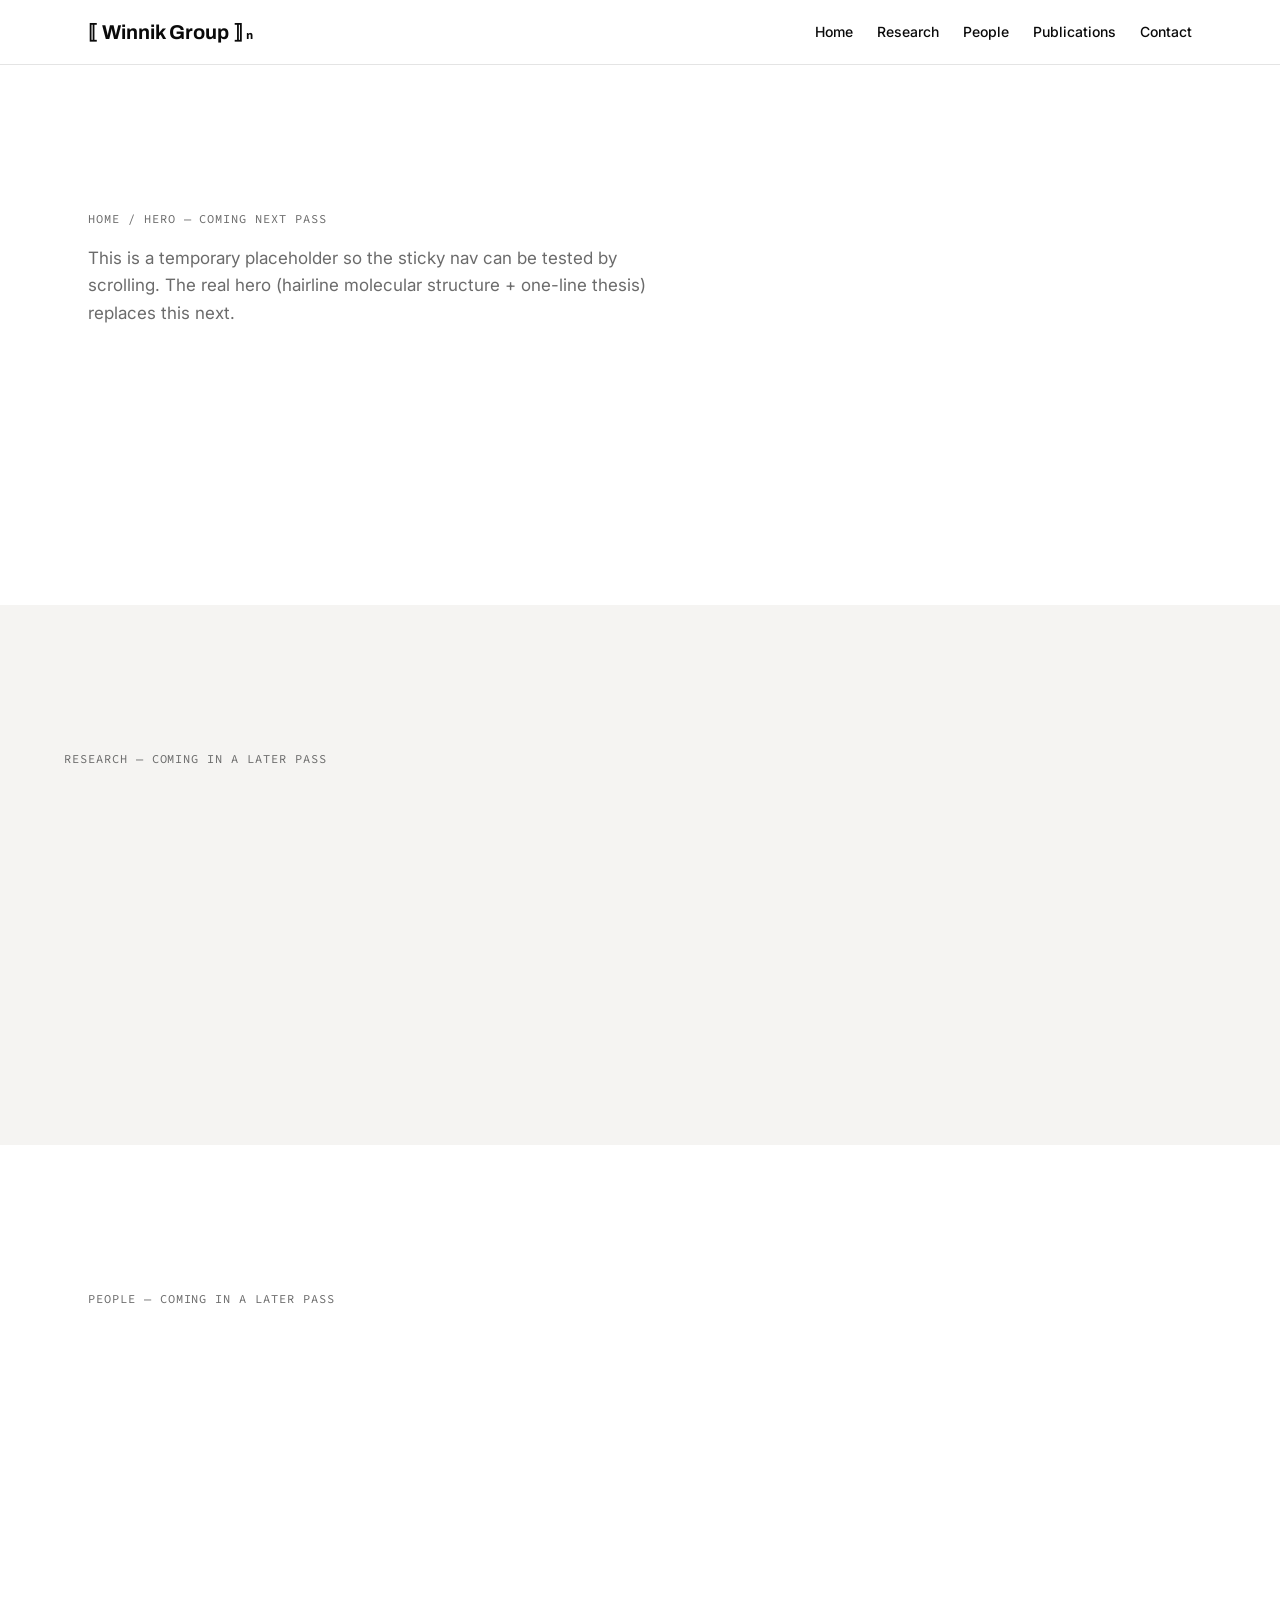
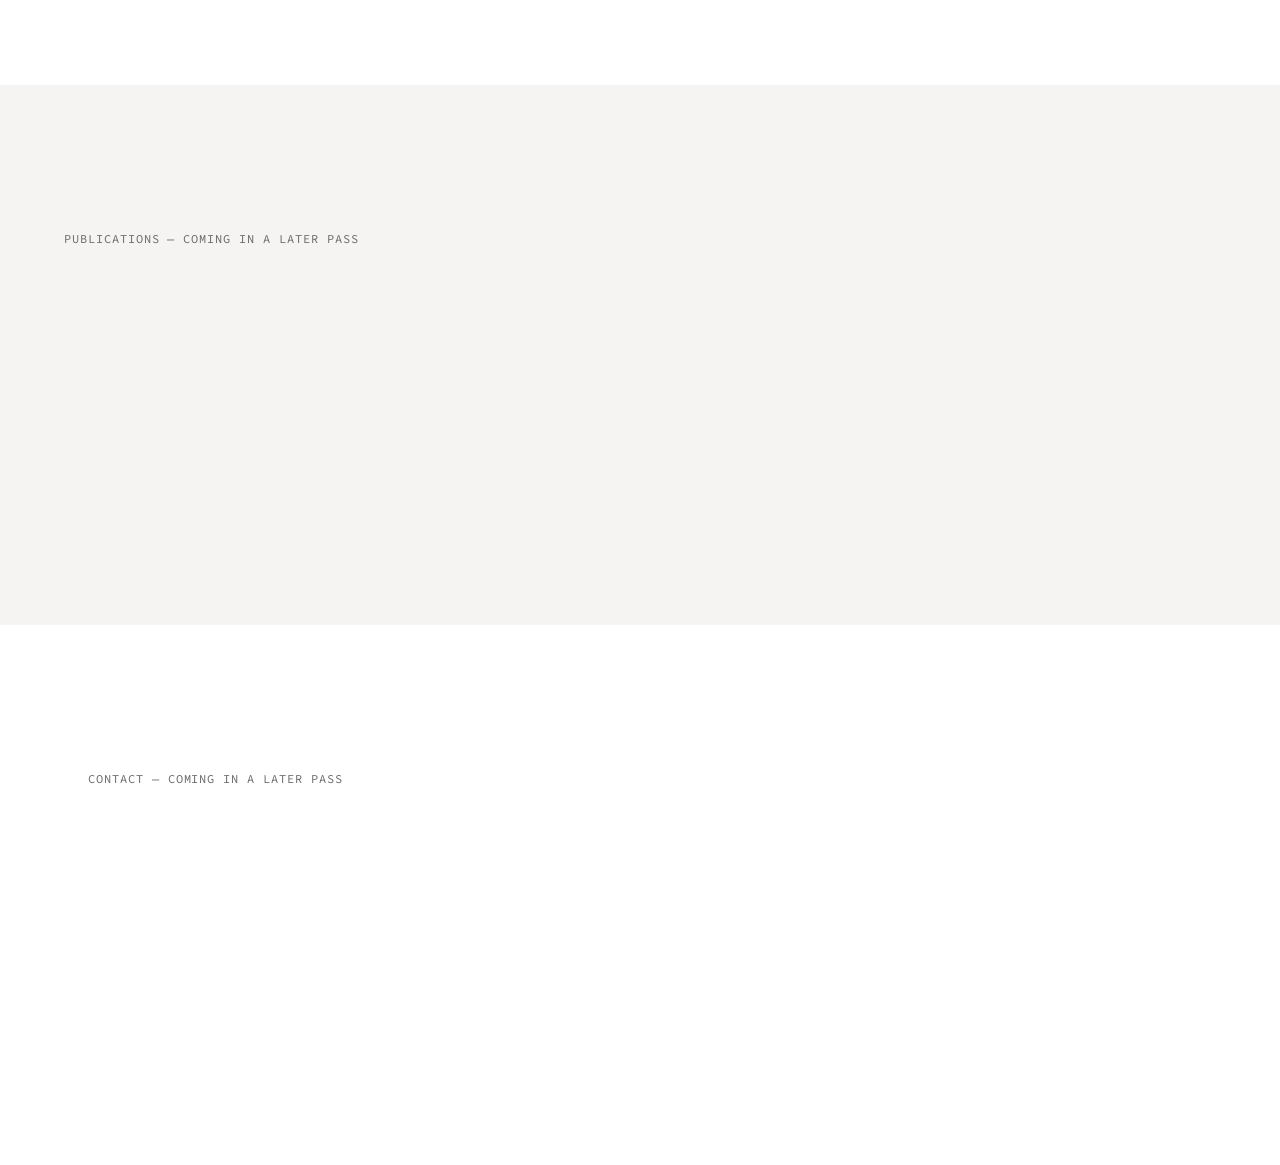
==== index.html @ 823a2a88 "added skeleton" ====
<!doctype html>
<html lang="en">
<head>
  <meta charset="UTF-8" />
  <meta name="viewport" content="width=device-width, initial-scale=1.0" />
  <title>Winnik Group — The Polymer and Colloids Group</title>
  <link rel="preconnect" href="https://fonts.googleapis.com" />
  <link rel="preconnect" href="https://fonts.gstatic.com" crossorigin />
  <link
    href="https://fonts.googleapis.com/css2?family=Inter:wght@400;500;600&family=Archivo:wght@500;600;700&family=Source+Code+Pro:wght@400;500&display=swap"
    rel="stylesheet"
  />
  <link rel="stylesheet" href="css/tokens.css" />
  <link rel="stylesheet" href="css/base.css" />
  <link rel="stylesheet" href="css/site.css" />
</head>
<body>
  <a class="skip-link" href="#main">Skip to content</a>

  <header class="site-header">
    <div class="site-header__inner">
      <a class="nav-wordmark" href="#home">⟦ Winnik Group ⟧<span class="nav-wordmark__n">n</span></a>

      <button class="nav-toggle" id="navToggle" aria-expanded="false" aria-controls="navLinks" aria-label="Toggle navigation menu">
        <span class="nav-toggle__bar"></span>
        <span class="nav-toggle__bar"></span>
        <span class="nav-toggle__bar"></span>
      </button>

      <nav class="nav" aria-label="Primary">
        <ul class="nav-links" id="navLinks">
          <li><a href="#home">Home</a></li>
          <li><a href="#research">Research</a></li>
          <li><a href="#people">People</a></li>
          <li><a href="#publications">Publications</a></li>
          <li><a href="#contact">Contact</a></li>
        </ul>
      </nav>
    </div>
  </header>

  <main id="main">
    <section id="home" class="placeholder-section">
      <p class="eyebrow-label">Home / hero — coming next pass</p>
      <p class="placeholder-note">
        This is a temporary placeholder so the sticky nav can be tested by
        scrolling. The real hero (hairline molecular structure + one-line
        thesis) replaces this next.
      </p>
    </section>

    <section id="research" class="placeholder-section placeholder-section--band">
      <div>
        <p class="eyebrow-label">Research — coming in a later pass</p>
      </div>
    </section>

    <section id="people" class="placeholder-section">
      <p class="eyebrow-label">People — coming in a later pass</p>
    </section>

    <section id="publications" class="placeholder-section placeholder-section--band">
      <div>
        <p class="eyebrow-label">Publications — coming in a later pass</p>
      </div>
    </section>

    <section id="contact" class="placeholder-section">
      <p class="eyebrow-label">Contact — coming in a later pass</p>
    </section>
  </main>

  <script src="js/main.js"></script>
</body>
</html>
---- css/tokens.css ----
:root {
  /* Color */
  --ink: #0A0A0A;
  --paper: #FFFFFF;
  --paper-2: #F5F4F2;
  --mute: #6B6B6B;
  --hairline: #E4E4E4;

  /* Type families */
  --font-display: "Archivo", sans-serif;
  --font-body: "Inter", sans-serif;
  --font-mono: "Source Code Pro", monospace;

  /* Type scale (major third-ish, tuned by hand) */
  --text-xs: 0.75rem;    /* 12px — mono labels, captions */
  --text-sm: 0.875rem;   /* 14px — small body, nav */
  --text-base: 1.0625rem;/* 17px — body copy */
  --text-lg: 1.25rem;    /* 20px — lead paragraphs */
  --text-xl: 1.75rem;    /* 28px — subheadings */
  --text-2xl: 2.5rem;    /* 40px — section headings */
  --text-3xl: 3.5rem;    /* 56px — hero, page titles */
  --text-4xl: 5rem;      /* 80px — display / hero thesis */

  /* Line height */
  --leading-tight: 1.15;
  --leading-normal: 1.6;
  --leading-relaxed: 1.7;

  /* Spacing scale */
  --space-1: 0.25rem;
  --space-2: 0.5rem;
  --space-3: 1rem;
  --space-4: 1.5rem;
  --space-5: 2.5rem;
  --space-6: 4rem;
  --space-7: 6rem;
  --space-8: 9rem;

  /* Layout */
  --content-max: 72rem;
  --border-hairline: 1px solid var(--hairline);
}
---- css/base.css ----
* {
  box-sizing: border-box;
}

html {
  -webkit-font-smoothing: antialiased;
}

body {
  margin: 0;
  background: var(--paper);
  color: var(--ink);
  font-family: var(--font-body);
  font-size: var(--text-base);
  line-height: var(--leading-normal);
}
---- css/site.css ----
html {
  scroll-behavior: smooth;
  scroll-padding-top: 5rem;
}

@media (prefers-reduced-motion: reduce) {
  html {
    scroll-behavior: auto;
  }
  * {
    transition: none !important;
    animation: none !important;
  }
}

.skip-link {
  position: absolute;
  left: -9999px;
  top: 0;
  background: var(--ink);
  color: var(--paper);
  padding: var(--space-2) var(--space-3);
  z-index: 100;
  font-family: var(--font-body);
  font-size: var(--text-sm);
  text-decoration: none;
}

.skip-link:focus {
  left: var(--space-3);
  top: var(--space-3);
}

/* Header / nav */
.site-header {
  position: sticky;
  top: 0;
  z-index: 50;
  background: var(--paper);
  border-bottom: var(--border-hairline);
}

.site-header__inner {
  max-width: var(--content-max);
  margin: 0 auto;
  padding: var(--space-3) var(--space-4);
  display: flex;
  align-items: center;
  justify-content: space-between;
  position: relative;
}

.nav-wordmark {
  font-family: var(--font-display);
  font-weight: 700;
  font-size: var(--text-lg);
  text-decoration: none;
  color: var(--ink);
  display: inline-flex;
  align-items: baseline;
  gap: 0.15em;
}

.nav-wordmark__n {
  font-family: var(--font-mono);
  font-size: var(--text-xs);
  vertical-align: sub;
}

.nav-wordmark:focus-visible {
  outline: 2px solid var(--ink);
  outline-offset: 4px;
}

.nav-links {
  list-style: none;
  display: flex;
  gap: var(--space-4);
  margin: 0;
  padding: 0;
}

.nav-links a {
  font-family: var(--font-body);
  font-weight: 500;
  font-size: var(--text-sm);
  color: var(--ink);
  text-decoration: none;
  padding: var(--space-1) 0;
  border-bottom: 1px solid transparent;
  transition: border-color 0.15s ease;
}

.nav-links a:hover,
.nav-links a[aria-current="page"] {
  border-bottom-color: var(--ink);
}

.nav-links a:focus-visible {
  outline: 2px solid var(--ink);
  outline-offset: 4px;
}

.nav-toggle {
  display: none;
  flex-direction: column;
  gap: 4px;
  background: none;
  border: none;
  cursor: pointer;
  padding: var(--space-2);
}

.nav-toggle__bar {
  width: 20px;
  height: 2px;
  background: var(--ink);
}

.nav-toggle:focus-visible {
  outline: 2px solid var(--ink);
  outline-offset: 2px;
}

@media (max-width: 640px) {
  .nav-toggle {
    display: flex;
  }

  .nav {
    position: absolute;
    top: 100%;
    left: 0;
    right: 0;
    background: var(--paper);
    border-bottom: var(--border-hairline);
  }

  .nav-links {
    flex-direction: column;
    padding: var(--space-3) var(--space-4);
    gap: var(--space-3);
    display: none;
  }

  .nav-links.is-open {
    display: flex;
  }
}

/* Temporary placeholder sections — replaced section by section */
.placeholder-section {
  max-width: var(--content-max);
  margin: 0 auto;
  padding: var(--space-8) var(--space-4);
  min-height: 60vh;
}

.placeholder-section--band {
  max-width: none;
  background: var(--paper-2);
}

.placeholder-section--band > * {
  max-width: var(--content-max);
  margin: 0 auto;
}

.placeholder-note {
  color: var(--mute);
  font-family: var(--font-body);
  max-width: 36rem;
}

.eyebrow-label {
  font-family: var(--font-mono);
  font-size: var(--text-xs);
  letter-spacing: 0.08em;
  text-transform: uppercase;
  color: var(--mute);
  margin: 0 0 var(--space-2);
}

/* Overview cards — home page summaries linking to dedicated pages */
.overview {
  max-width: var(--content-max);
  margin: 0 auto;
  padding: var(--space-7) var(--space-4);
  border-top: var(--border-hairline);
}

.overview__grid {
  display: grid;
  grid-template-columns: repeat(2, 1fr);
  gap: 1px;
  background: var(--hairline);
  border: var(--border-hairline);
}

.overview-card {
  background: var(--paper);
  padding: var(--space-5) var(--space-4);
  text-decoration: none;
  color: var(--ink);
  display: flex;
  flex-direction: column;
  gap: var(--space-2);
  transition: background-color 0.15s ease;
}

.overview-card:hover {
  background: var(--paper-2);
}

.overview-card:focus-visible {
  outline: 2px solid var(--ink);
  outline-offset: -2px;
}

.overview-card__title {
  font-family: var(--font-display);
  font-weight: 600;
  font-size: var(--text-xl);
  margin: 0;
  line-height: var(--leading-tight);
}

.overview-card__desc {
  font-family: var(--font-body);
  font-size: var(--text-base);
  color: var(--mute);
  line-height: var(--leading-normal);
  margin: 0;
  flex-grow: 1;
}

.overview-card__link {
  font-family: var(--font-mono);
  font-size: var(--text-xs);
  letter-spacing: 0.08em;
  text-transform: uppercase;
  margin-top: var(--space-2);
}

@media (max-width: 640px) {
  .overview__grid {
    grid-template-columns: 1fr;
  }
}

/* Sub-page hero / intro block */
.page-intro {
  max-width: var(--content-max);
  margin: 0 auto;
  padding: var(--space-7) var(--space-4) var(--space-5);
}

.page-intro__title {
  font-family: var(--font-display);
  font-weight: 700;
  font-size: var(--text-3xl);
  margin: 0 0 var(--space-3);
  line-height: var(--leading-tight);
}

.page-intro__subtitle {
  font-family: var(--font-body);
  font-size: var(--text-lg);
  color: var(--mute);
  max-width: 40rem;
  margin: 0;
}

/* Footer */
.site-footer {
  border-top: var(--border-hairline);
  margin-top: var(--space-7);
}

.site-footer__inner {
  max-width: var(--content-max);
  margin: 0 auto;
  padding: var(--space-5) var(--space-4);
  display: flex;
  align-items: center;
  justify-content: space-between;
  flex-wrap: wrap;
  gap: var(--space-3);
  font-family: var(--font-mono);
  font-size: var(--text-xs);
  color: var(--mute);
}

.site-footer a {
  color: var(--mute);
}

.site-footer a:hover {
  color: var(--ink);
}
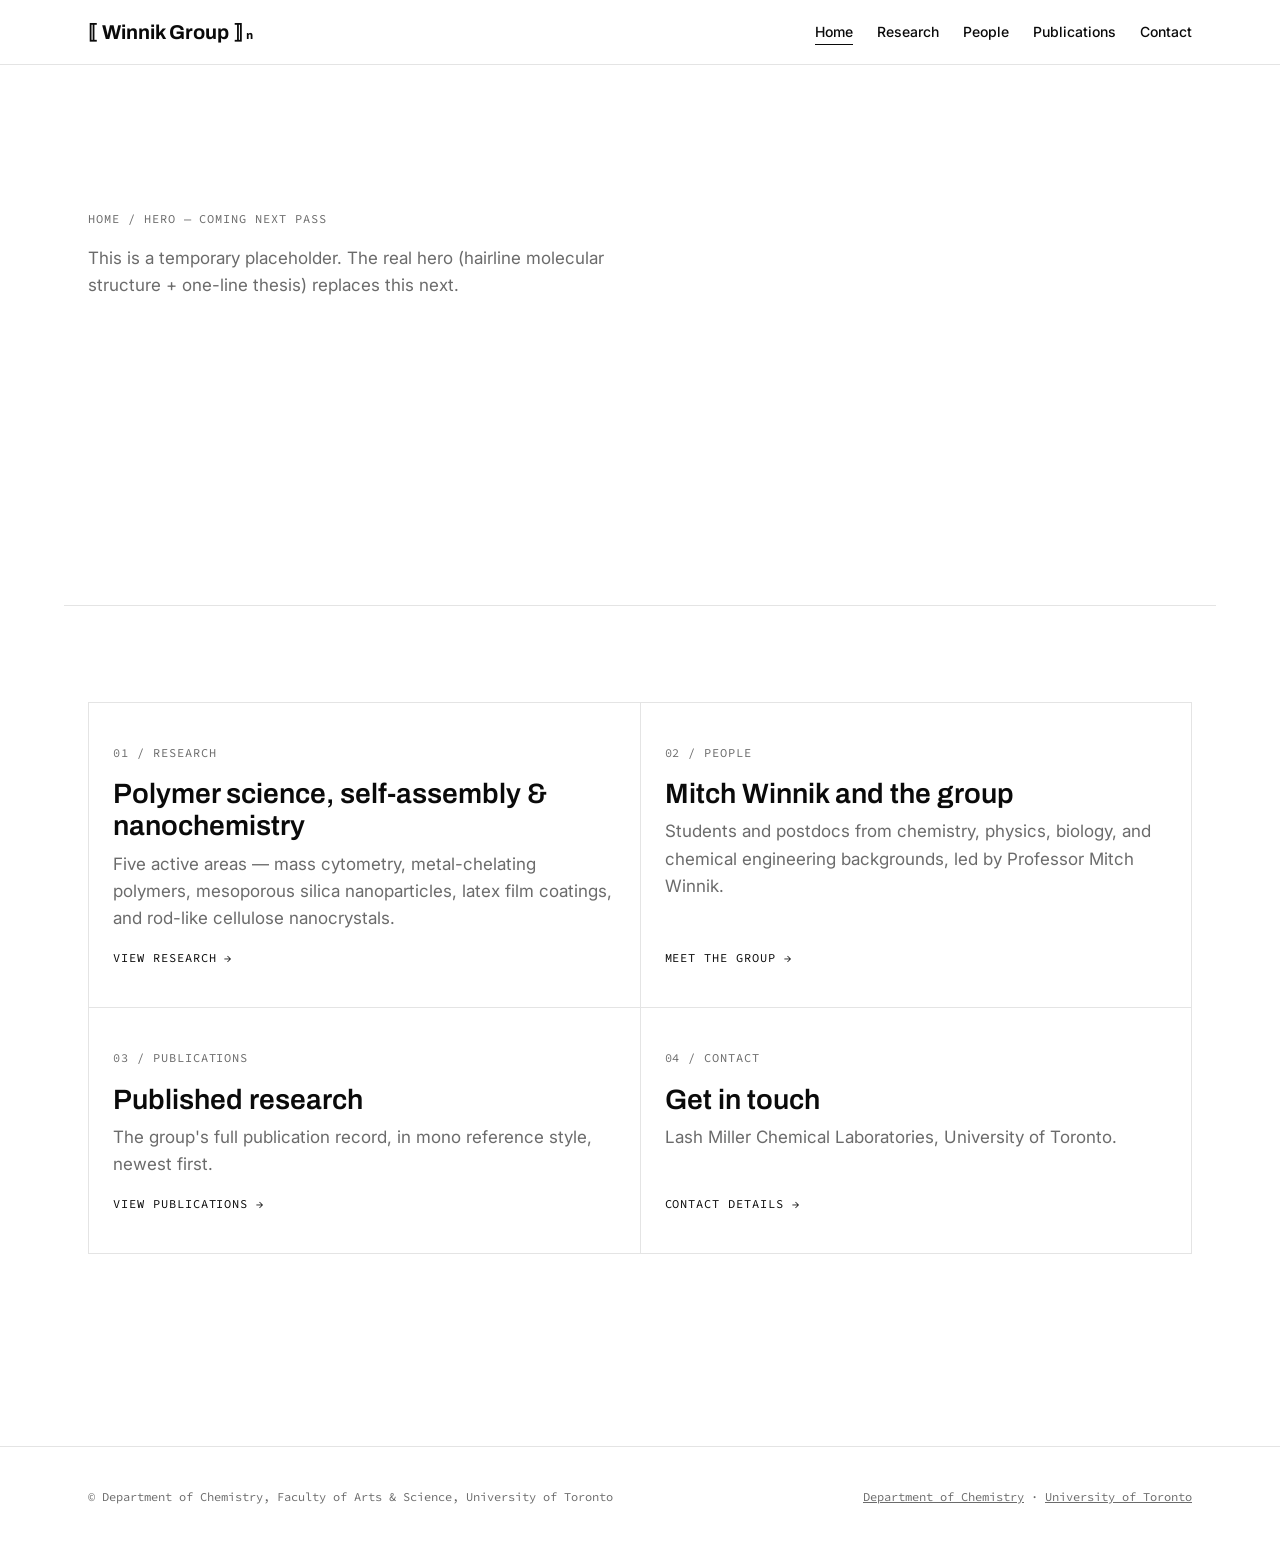
==== commit b3434417: "first commit" ====
--- a/index.html
+++ b/index.html
@@ -19,7 +19,7 @@
 
   <header class="site-header">
     <div class="site-header__inner">
-      <a class="nav-wordmark" href="#home">⟦ Winnik Group ⟧<span class="nav-wordmark__n">n</span></a>
+      <a class="nav-wordmark" href="index.html">⟦ Winnik Group ⟧<span class="nav-wordmark__n">n</span></a>
 
       <button class="nav-toggle" id="navToggle" aria-expanded="false" aria-controls="navLinks" aria-label="Toggle navigation menu">
         <span class="nav-toggle__bar"></span>
@@ -29,46 +29,80 @@
 
       <nav class="nav" aria-label="Primary">
         <ul class="nav-links" id="navLinks">
-          <li><a href="#home">Home</a></li>
-          <li><a href="#research">Research</a></li>
-          <li><a href="#people">People</a></li>
-          <li><a href="#publications">Publications</a></li>
-          <li><a href="#contact">Contact</a></li>
+          <li><a href="index.html" aria-current="page">Home</a></li>
+          <li><a href="research.html">Research</a></li>
+          <li><a href="people.html">People</a></li>
+          <li><a href="publications.html">Publications</a></li>
+          <li><a href="contact.html">Contact</a></li>
         </ul>
       </nav>
     </div>
   </header>
 
   <main id="main">
-    <section id="home" class="placeholder-section">
+    <section class="placeholder-section">
       <p class="eyebrow-label">Home / hero — coming next pass</p>
       <p class="placeholder-note">
-        This is a temporary placeholder so the sticky nav can be tested by
-        scrolling. The real hero (hairline molecular structure + one-line
-        thesis) replaces this next.
+        This is a temporary placeholder. The real hero (hairline molecular
+        structure + one-line thesis) replaces this next.
       </p>
     </section>
 
-    <section id="research" class="placeholder-section placeholder-section--band">
-      <div>
-        <p class="eyebrow-label">Research — coming in a later pass</p>
+    <section class="overview" aria-label="Section overview">
+      <div class="overview__grid">
+        <a class="overview-card" href="research.html">
+          <p class="eyebrow-label">01 / Research</p>
+          <h2 class="overview-card__title">Polymer science, self-assembly &amp; nanochemistry</h2>
+          <p class="overview-card__desc">
+            Five active areas — mass cytometry, metal-chelating polymers,
+            mesoporous silica nanoparticles, latex film coatings, and
+            rod-like cellulose nanocrystals.
+          </p>
+          <span class="overview-card__link">View research →</span>
+        </a>
+
+        <a class="overview-card" href="people.html">
+          <p class="eyebrow-label">02 / People</p>
+          <h2 class="overview-card__title">Mitch Winnik and the group</h2>
+          <p class="overview-card__desc">
+            Students and postdocs from chemistry, physics, biology, and
+            chemical engineering backgrounds, led by Professor Mitch Winnik.
+          </p>
+          <span class="overview-card__link">Meet the group →</span>
+        </a>
+
+        <a class="overview-card" href="publications.html">
+          <p class="eyebrow-label">03 / Publications</p>
+          <h2 class="overview-card__title">Published research</h2>
+          <p class="overview-card__desc">
+            The group's full publication record, in mono reference style,
+            newest first.
+          </p>
+          <span class="overview-card__link">View publications →</span>
+        </a>
+
+        <a class="overview-card" href="contact.html">
+          <p class="eyebrow-label">04 / Contact</p>
+          <h2 class="overview-card__title">Get in touch</h2>
+          <p class="overview-card__desc">
+            Lash Miller Chemical Laboratories, University of Toronto.
+          </p>
+          <span class="overview-card__link">Contact details →</span>
+        </a>
       </div>
     </section>
+  </main>
 
-    <section id="people" class="placeholder-section">
-      <p class="eyebrow-label">People — coming in a later pass</p>
-    </section>
-
-    <section id="publications" class="placeholder-section placeholder-section--band">
-      <div>
-        <p class="eyebrow-label">Publications — coming in a later pass</p>
-      </div>
-    </section>
-
-    <section id="contact" class="placeholder-section">
-      <p class="eyebrow-label">Contact — coming in a later pass</p>
-    </section>
-  </main>
+  <footer class="site-footer">
+    <div class="site-footer__inner">
+      <span>&copy; Department of Chemistry, Faculty of Arts &amp; Science, University of Toronto</span>
+      <nav aria-label="Footer">
+        <a href="https://www.chemistry.utoronto.ca/">Department of Chemistry</a>
+        &middot;
+        <a href="https://www.utoronto.ca/">University of Toronto</a>
+      </nav>
+    </div>
+  </footer>
 
   <script src="js/main.js"></script>
 </body>
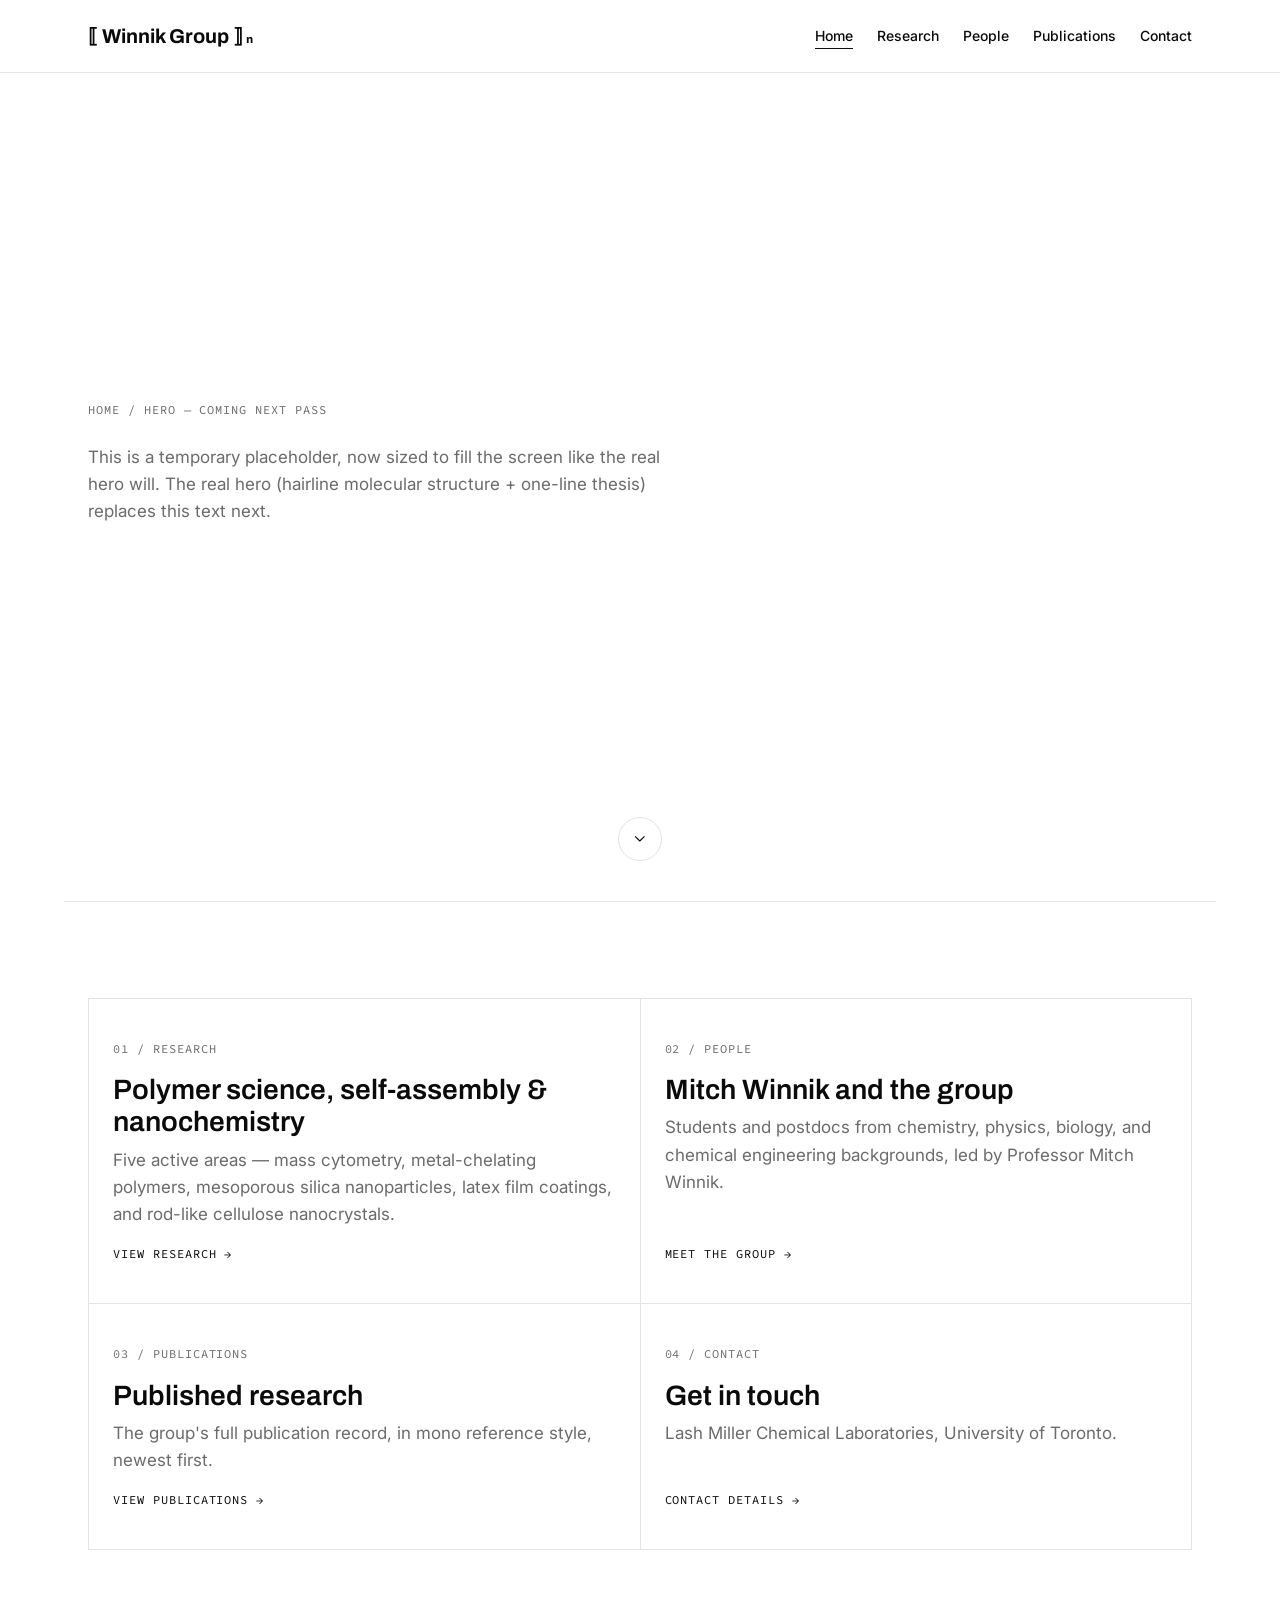
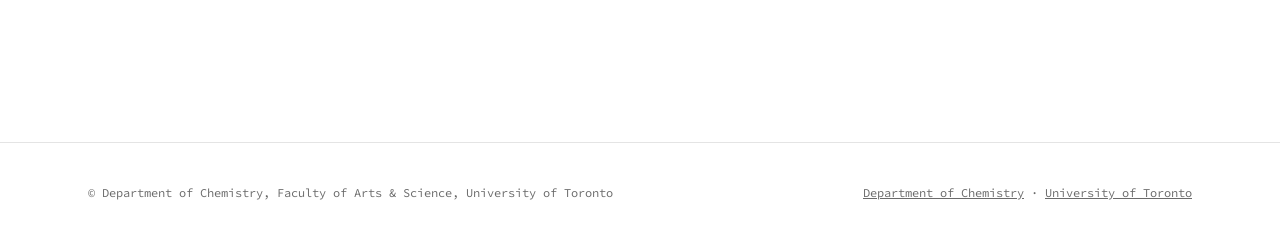
==== commit 9146b7ac: "first commit: structure, nav, pages" ====
--- a/index.html
+++ b/index.html
@@ -40,15 +40,21 @@
   </header>
 
   <main id="main">
-    <section class="placeholder-section">
+    <section class="hero">
       <p class="eyebrow-label">Home / hero — coming next pass</p>
       <p class="placeholder-note">
-        This is a temporary placeholder. The real hero (hairline molecular
-        structure + one-line thesis) replaces this next.
+        This is a temporary placeholder, now sized to fill the screen like
+        the real hero will. The real hero (hairline molecular structure +
+        one-line thesis) replaces this text next.
       </p>
+      <a href="#overview" class="hero-scroll-cue" aria-label="Scroll to section overview">
+        <svg viewBox="0 0 24 24" fill="none" stroke="currentColor" stroke-width="1.5" stroke-linecap="round" stroke-linejoin="round">
+          <polyline points="6 9 12 15 18 9"></polyline>
+        </svg>
+      </a>
     </section>
 
-    <section class="overview" aria-label="Section overview">
+    <section class="overview" id="overview" aria-label="Section overview">
       <div class="overview__grid">
         <a class="overview-card" href="research.html">
           <p class="eyebrow-label">01 / Research</p>
--- a/css/tokens.css
+++ b/css/tokens.css
@@ -39,4 +39,5 @@
   /* Layout */
   --content-max: 72rem;
   --border-hairline: 1px solid var(--hairline);
+  --header-h: 4.5rem;
 }
--- a/css/site.css
+++ b/css/site.css
@@ -43,7 +43,9 @@
 .site-header__inner {
   max-width: var(--content-max);
   margin: 0 auto;
-  padding: var(--space-3) var(--space-4);
+  padding: 0 var(--space-4);
+  min-height: var(--header-h);
+  box-sizing: border-box;
   display: flex;
   align-items: center;
   justify-content: space-between;
@@ -181,6 +183,49 @@
   margin: 0 0 var(--space-2);
 }
 
+/* Home hero — full remaining viewport height, with a scroll cue down to the overview */
+.hero {
+  min-height: calc(100vh - var(--header-h));
+  box-sizing: border-box;
+  display: flex;
+  flex-direction: column;
+  justify-content: center;
+  position: relative;
+  max-width: var(--content-max);
+  margin: 0 auto;
+  padding: var(--space-6) var(--space-4) var(--space-7);
+}
+
+.hero-scroll-cue {
+  position: absolute;
+  left: 50%;
+  bottom: var(--space-5);
+  transform: translateX(-50%);
+  display: flex;
+  align-items: center;
+  justify-content: center;
+  width: 2.75rem;
+  height: 2.75rem;
+  border: var(--border-hairline);
+  border-radius: 50%;
+  color: var(--ink);
+  transition: background-color 0.15s ease;
+}
+
+.hero-scroll-cue:hover {
+  background: var(--paper-2);
+}
+
+.hero-scroll-cue:focus-visible {
+  outline: 2px solid var(--ink);
+  outline-offset: 4px;
+}
+
+.hero-scroll-cue svg {
+  width: 1.1rem;
+  height: 1.1rem;
+}
+
 /* Overview cards — home page summaries linking to dedicated pages */
 .overview {
   max-width: var(--content-max);
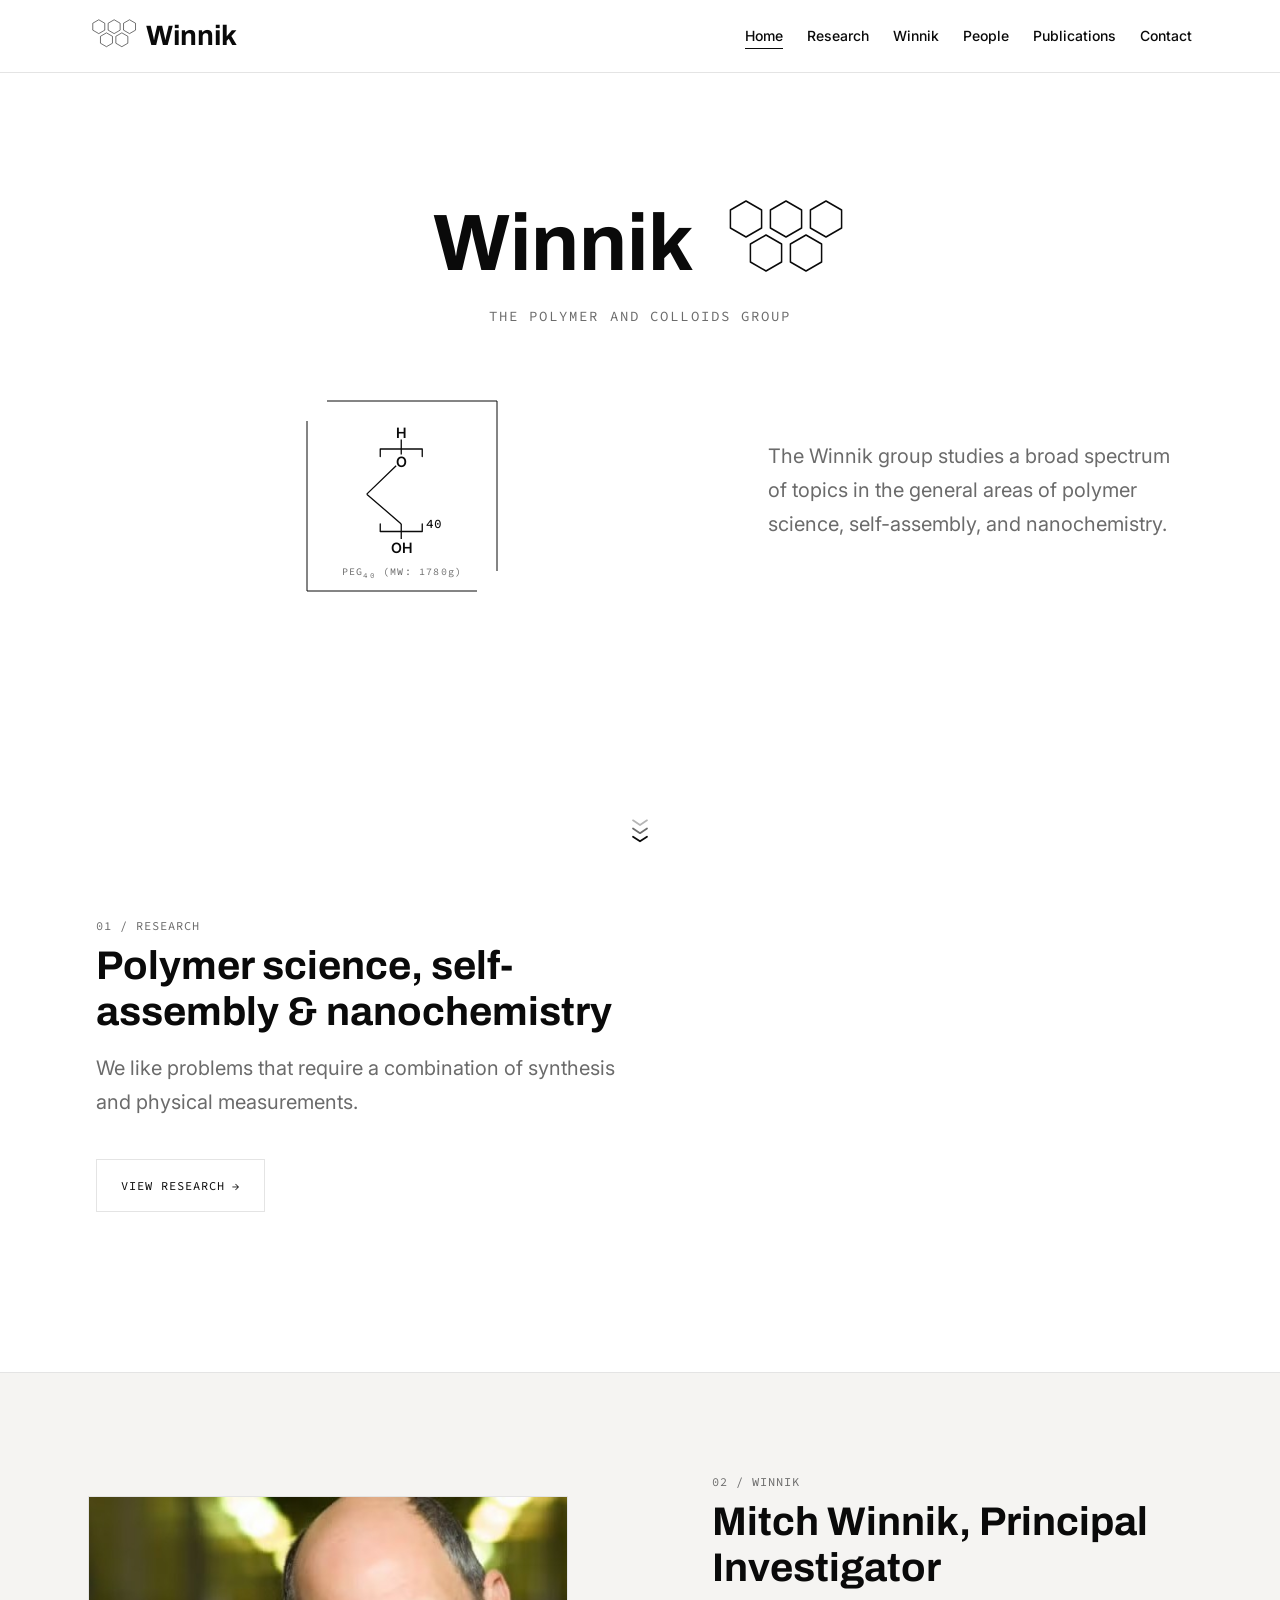
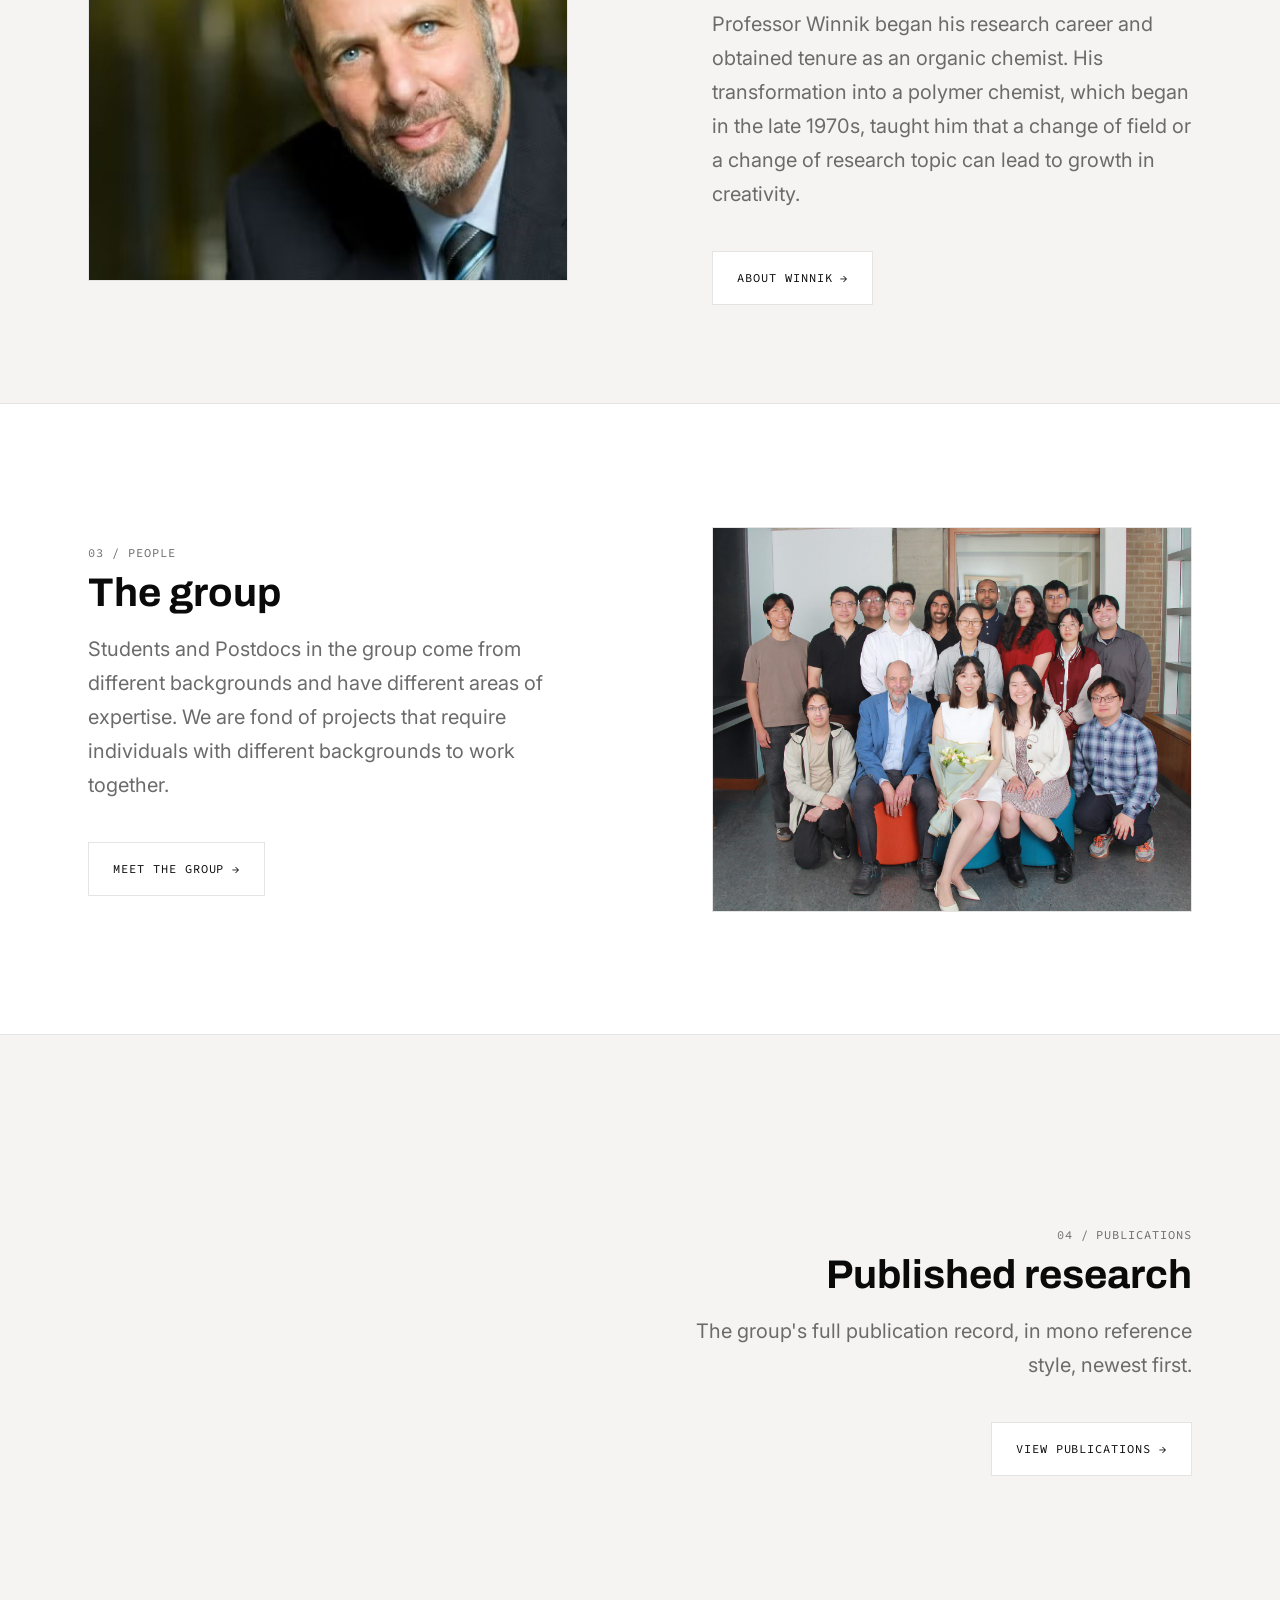
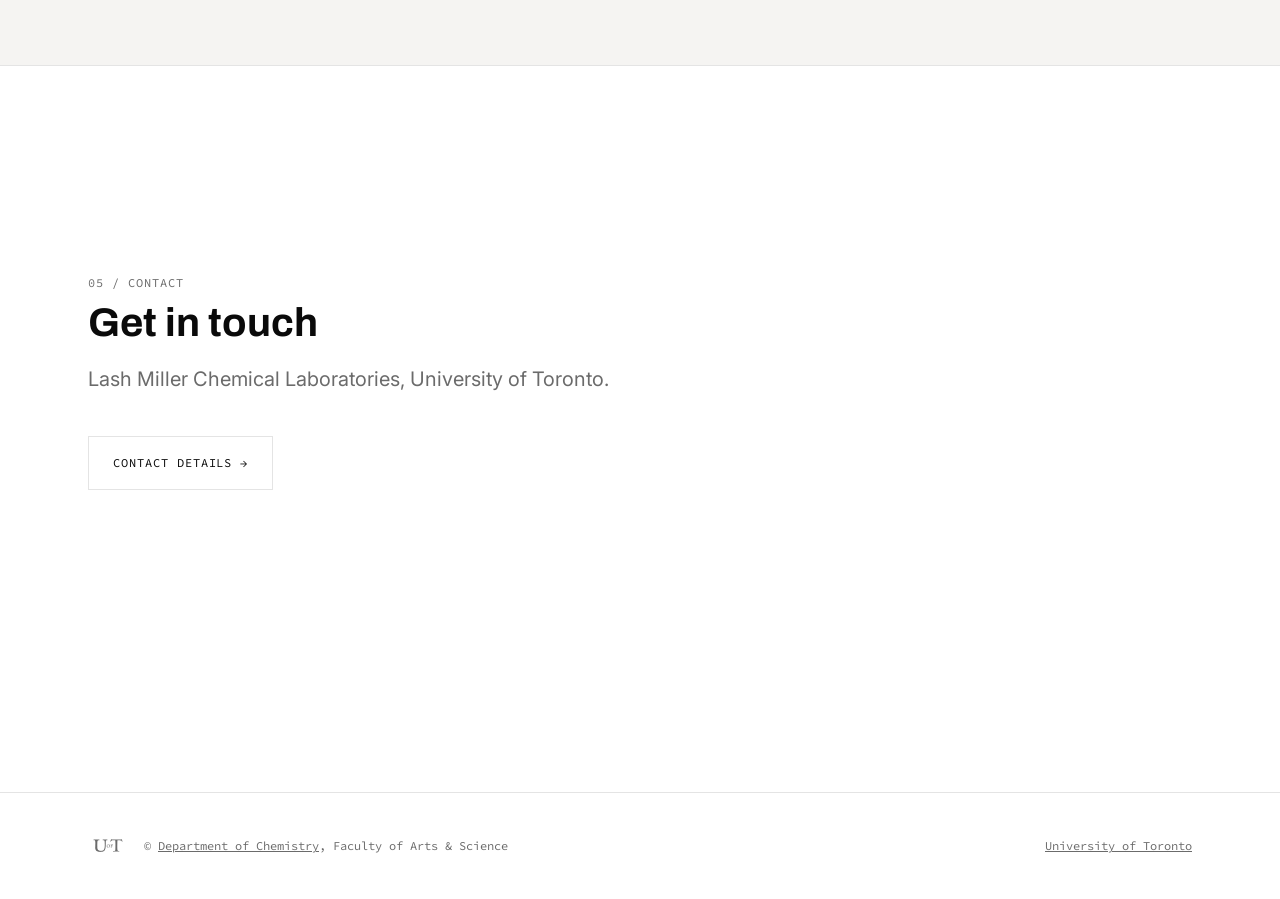
==== commit 51137843: "Most of the website" ====
--- a/index.html
+++ b/index.html
@@ -14,12 +14,23 @@
   <link rel="stylesheet" href="css/base.css" />
   <link rel="stylesheet" href="css/site.css" />
 </head>
-<body>
+<body class="has-landing">
   <a class="skip-link" href="#main">Skip to content</a>
 
   <header class="site-header">
     <div class="site-header__inner">
-      <a class="nav-wordmark" href="index.html">⟦ Winnik Group ⟧<span class="nav-wordmark__n">n</span></a>
+      <a class="nav-wordmark" href="index.html">
+        <svg class="nav-wordmark__icon" viewBox="0 0 130 90" width="130" height="90" xmlns="http://www.w3.org/2000/svg" stroke="currentColor" stroke-width="1.5" fill="none" stroke-linejoin="round">
+          <g transform="translate(28,20)">
+            <polygon points="0,-18 15.59,-9 15.59,9 0,18 -15.59,9 -15.59,-9" />
+            <polygon points="0,-18 15.59,-9 15.59,9 0,18 -15.59,9 -15.59,-9" transform="translate(20,34)" />
+            <polygon points="0,-18 15.59,-9 15.59,9 0,18 -15.59,9 -15.59,-9" transform="translate(40,0)" />
+            <polygon points="0,-18 15.59,-9 15.59,9 0,18 -15.59,9 -15.59,-9" transform="translate(60,34)" />
+            <polygon points="0,-18 15.59,-9 15.59,9 0,18 -15.59,9 -15.59,-9" transform="translate(80,0)" />
+          </g>
+        </svg>
+        <span>Winnik</span>
+      </a>
 
       <button class="nav-toggle" id="navToggle" aria-expanded="false" aria-controls="navLinks" aria-label="Toggle navigation menu">
         <span class="nav-toggle__bar"></span>
@@ -31,6 +42,7 @@
         <ul class="nav-links" id="navLinks">
           <li><a href="index.html" aria-current="page">Home</a></li>
           <li><a href="research.html">Research</a></li>
+          <li><a href="winnik.html">Winnik</a></li>
           <li><a href="people.html">People</a></li>
           <li><a href="publications.html">Publications</a></li>
           <li><a href="contact.html">Contact</a></li>
@@ -40,73 +52,261 @@
   </header>
 
   <main id="main">
-    <section class="hero">
-      <p class="eyebrow-label">Home / hero — coming next pass</p>
-      <p class="placeholder-note">
-        This is a temporary placeholder, now sized to fill the screen like
-        the real hero will. The real hero (hairline molecular structure +
-        one-line thesis) replaces this text next.
-      </p>
-      <a href="#overview" class="hero-scroll-cue" aria-label="Scroll to section overview">
-        <svg viewBox="0 0 24 24" fill="none" stroke="currentColor" stroke-width="1.5" stroke-linecap="round" stroke-linejoin="round">
-          <polyline points="6 9 12 15 18 9"></polyline>
+    <section class="landing">
+      <div class="landing__row">
+        <span class="landing__wordmark">Winnik</span>
+        <svg class="landing__icon" viewBox="0 0 130 90" xmlns="http://www.w3.org/2000/svg" stroke="var(--ink)" stroke-width="1.5" fill="none" stroke-linejoin="round">
+          <g transform="translate(28,20)">
+            <polygon points="0,-18 15.59,-9 15.59,9 0,18 -15.59,9 -15.59,-9" />
+            <polygon points="0,-18 15.59,-9 15.59,9 0,18 -15.59,9 -15.59,-9" transform="translate(20,34)" />
+            <polygon points="0,-18 15.59,-9 15.59,9 0,18 -15.59,9 -15.59,-9" transform="translate(40,0)" />
+            <polygon points="0,-18 15.59,-9 15.59,9 0,18 -15.59,9 -15.59,-9" transform="translate(60,34)" />
+            <polygon points="0,-18 15.59,-9 15.59,9 0,18 -15.59,9 -15.59,-9" transform="translate(80,0)" />
+          </g>
+        </svg>
+      </div>
+      <p class="landing__subtitle">The polymer and colloids group</p>
+
+      <!--
+        PEG morph hero animation — see js/main.js section 2 for the scroll
+        logic. Two SVGs share one coordinate system so the traveling cap
+        (pegOhCap) and the "dock" handoff line up exactly:
+          pegChain  (below) — full 40-unit chain, drawn via stroke-dashoffset.
+                              pegChainPath is a SINGLE continuous subpath (no
+                              internal moveto gaps) — browsers reset the dash
+                              phase at every subpath break, so a path built
+                              from many small M/L chunks (one per label gap)
+                              makes stroke-dashoffset reveal every chunk in
+                              near lockstep instead of drawing progressively.
+                              The per-label "gap" look is faked instead via
+                              paper-colored <circle> occluders sitting behind
+                              each O label (see peg-chain__label-mask below).
+          pegAbbrev (below) — static at-rest illustration shown before scroll.
+        The long `d` attribute on pegChainPath is generated coordinate data
+        (Python script, not hand-authored) — treat as opaque unless
+        deliberately regenerating the chain geometry.
+      -->
+      <div class="landing__split">
+      <div class="landing__split-main">
+      <div class="peg-morph" id="pegMorph">
+        <div class="peg-morph__frame" id="pegFrame">
+<svg class="peg-buffer__chain" id="pegChain" aria-hidden="true" viewBox="0 -35 200 4965.53" xmlns="http://www.w3.org/2000/svg" fill="none" color="var(--ink)">
+        <path id="pegChainPath" d="M123.00,99.67 L83.80,133.62 L83.80,145.40 L123.00,179.35 L123.00,179.35 L77.00,219.19 L77.00,219.19 L116.20,253.13 L116.20,264.91 L77.00,298.86 L77.00,298.86 L123.00,338.70 L123.00,338.70 L83.80,372.65 L83.80,384.43 L123.00,418.38 L123.00,418.38 L77.00,458.22 L77.00,458.22 L116.20,492.16 L116.20,503.94 L77.00,537.89 L77.00,537.89 L123.00,577.73 L123.00,577.73 L83.80,611.68 L83.80,623.46 L123.00,657.41 L123.00,657.41 L77.00,697.25 L77.00,697.25 L116.20,731.19 L116.20,742.97 L77.00,776.92 L77.00,776.92 L123.00,816.76 L123.00,816.76 L83.80,850.71 L83.80,862.49 L123.00,896.44 L123.00,896.44 L77.00,936.28 L77.00,936.28 L116.20,970.22 L116.20,982.00 L77.00,1015.95 L77.00,1015.95 L123.00,1055.79 L123.00,1055.79 L83.80,1089.74 L83.80,1101.52 L123.00,1135.47 L123.00,1135.47 L77.00,1175.31 L77.00,1175.31 L116.20,1209.25 L116.20,1221.03 L77.00,1254.98 L77.00,1254.98 L123.00,1294.82 L123.00,1294.82 L83.80,1328.77 L83.80,1340.55 L123.00,1374.50 L123.00,1374.50 L77.00,1414.34 L77.00,1414.34 L116.20,1448.28 L116.20,1460.06 L77.00,1494.01 L77.00,1494.01 L123.00,1533.85 L123.00,1533.85 L83.80,1567.80 L83.80,1579.58 L123.00,1613.53 L123.00,1613.53 L77.00,1653.37 L77.00,1653.37 L116.20,1687.31 L116.20,1699.09 L77.00,1733.04 L77.00,1733.04 L123.00,1772.88 L123.00,1772.88 L83.80,1806.83 L83.80,1818.61 L123.00,1852.56 L123.00,1852.56 L77.00,1892.40 L77.00,1892.40 L116.20,1926.34 L116.20,1938.12 L77.00,1972.07 L77.00,1972.07 L123.00,2011.91 L123.00,2011.91 L83.80,2045.86 L83.80,2057.64 L123.00,2091.59 L123.00,2091.59 L77.00,2131.43 L77.00,2131.43 L116.20,2165.37 L116.20,2177.15 L77.00,2211.10 L77.00,2211.10 L123.00,2250.94 L123.00,2250.94 L83.80,2284.89 L83.80,2296.67 L123.00,2330.62 L123.00,2330.62 L77.00,2370.46 L77.00,2370.46 L116.20,2404.40 L116.20,2416.18 L77.00,2450.13 L77.00,2450.13 L123.00,2489.97 L123.00,2489.97 L83.80,2523.92 L83.80,2535.70 L123.00,2569.65 L123.00,2569.65 L77.00,2609.49 L77.00,2609.49 L116.20,2643.43 L116.20,2655.21 L77.00,2689.16 L77.00,2689.16 L123.00,2729.00 L123.00,2729.00 L83.80,2762.95 L83.80,2774.73 L123.00,2808.68 L123.00,2808.68 L77.00,2848.52 L77.00,2848.52 L116.20,2882.46 L116.20,2894.24 L77.00,2928.19 L77.00,2928.19 L123.00,2968.03 L123.00,2968.03 L83.80,3001.98 L83.80,3013.76 L123.00,3047.71 L123.00,3047.71 L77.00,3087.55 L77.00,3087.55 L116.20,3121.49 L116.20,3133.27 L77.00,3167.22 L77.00,3167.22 L123.00,3207.06 L123.00,3207.06 L83.80,3241.01 L83.80,3252.79 L123.00,3286.74 L123.00,3286.74 L77.00,3326.58 L77.00,3326.58 L116.20,3360.52 L116.20,3372.30 L77.00,3406.25 L77.00,3406.25 L123.00,3446.09 L123.00,3446.09 L83.80,3480.04 L83.80,3491.82 L123.00,3525.77 L123.00,3525.77 L77.00,3565.61 L77.00,3565.61 L116.20,3599.55 L116.20,3611.33 L77.00,3645.28 L77.00,3645.28 L123.00,3685.12 L123.00,3685.12 L83.80,3719.07 L83.80,3730.85 L123.00,3764.80 L123.00,3764.80 L77.00,3804.64 L77.00,3804.64 L116.20,3838.58 L116.20,3850.36 L77.00,3884.31 L77.00,3884.31 L123.00,3924.15 L123.00,3924.15 L83.80,3958.10 L83.80,3969.88 L123.00,4003.83 L123.00,4003.83 L77.00,4043.67 L77.00,4043.67 L116.20,4077.61 L116.20,4089.39 L77.00,4123.34 L77.00,4123.34 L123.00,4163.18 L123.00,4163.18 L83.80,4197.13 L83.80,4208.91 L123.00,4242.86 L123.00,4242.86 L77.00,4282.70 L77.00,4282.70 L116.20,4316.64 L116.20,4328.42 L77.00,4362.37 L77.00,4362.37 L123.00,4402.21 L123.00,4402.21 L83.80,4436.16 L83.80,4447.94 L123.00,4481.89 L123.00,4481.89 L77.00,4521.73 L77.00,4521.73 L116.20,4555.67 L116.20,4567.45 L77.00,4601.40 L77.00,4601.40 L123.00,4641.24 L123.00,4641.24 L83.80,4675.19 L83.80,4686.97 L123.00,4720.92 L123.00,4720.92 L77.00,4760.76 L77.00,4760.76 L116.20,4794.70 L116.20,4806.48 L77.00,4840.43 L77.00,4840.43 L123.00,4880.27" stroke="currentColor" stroke-width="1.75" stroke-linecap="butt" stroke-linejoin="miter" />
+        <g id="pegOhCap">
+          <!-- Bracket spans roughly one repeat unit's worth of the chain —
+               nudged to ~100 units so it clears both the unit's own oxygen
+               label (at ~80) and the H atom above it (at ~120). -->
+          <g id="pegOhBrackets">
+            <path d="M-28,-90 V-100 H28 V-90" stroke="currentColor" stroke-width="1.75" stroke-linecap="round" stroke-linejoin="round" />
+            <path d="M-28,0 V10 H28 V0" stroke="currentColor" stroke-width="1.75" stroke-linecap="round" stroke-linejoin="round" />
+            <text id="pegOhN" x="33" y="5" font-family="Source Code Pro, monospace" font-size="17" font-weight="500" fill="currentColor">n</text>
+          </g>
+          <path d="M0,0 L0,20" stroke="currentColor" stroke-width="1.75" stroke-linecap="butt" />
+          <text x="0" y="31" font-family="Inter, sans-serif" font-size="19" font-weight="600" text-anchor="middle" dominant-baseline="central" fill="currentColor">OH</text>
+        </g>
+        <!-- Paper-colored occluders sitting behind each O label, painted over
+             the now-continuous pegChainPath — see the comment above pegChain
+             for why the line itself no longer has per-label gaps. -->
+        <circle class="peg-chain__label-mask" cx="77.00" cy="139.51" r="15" fill="var(--paper)" />
+        <circle class="peg-chain__label-mask" cx="123.00" cy="259.02" r="15" fill="var(--paper)" />
+        <circle class="peg-chain__label-mask" cx="77.00" cy="378.54" r="15" fill="var(--paper)" />
+        <circle class="peg-chain__label-mask" cx="123.00" cy="498.05" r="15" fill="var(--paper)" />
+        <circle class="peg-chain__label-mask" cx="77.00" cy="617.57" r="15" fill="var(--paper)" />
+        <circle class="peg-chain__label-mask" cx="123.00" cy="737.08" r="15" fill="var(--paper)" />
+        <circle class="peg-chain__label-mask" cx="77.00" cy="856.60" r="15" fill="var(--paper)" />
+        <circle class="peg-chain__label-mask" cx="123.00" cy="976.11" r="15" fill="var(--paper)" />
+        <circle class="peg-chain__label-mask" cx="77.00" cy="1095.63" r="15" fill="var(--paper)" />
+        <circle class="peg-chain__label-mask" cx="123.00" cy="1215.14" r="15" fill="var(--paper)" />
+        <circle class="peg-chain__label-mask" cx="77.00" cy="1334.66" r="15" fill="var(--paper)" />
+        <circle class="peg-chain__label-mask" cx="123.00" cy="1454.17" r="15" fill="var(--paper)" />
+        <circle class="peg-chain__label-mask" cx="77.00" cy="1573.69" r="15" fill="var(--paper)" />
+        <circle class="peg-chain__label-mask" cx="123.00" cy="1693.20" r="15" fill="var(--paper)" />
+        <circle class="peg-chain__label-mask" cx="77.00" cy="1812.72" r="15" fill="var(--paper)" />
+        <circle class="peg-chain__label-mask" cx="123.00" cy="1932.23" r="15" fill="var(--paper)" />
+        <circle class="peg-chain__label-mask" cx="77.00" cy="2051.75" r="15" fill="var(--paper)" />
+        <circle class="peg-chain__label-mask" cx="123.00" cy="2171.26" r="15" fill="var(--paper)" />
+        <circle class="peg-chain__label-mask" cx="77.00" cy="2290.78" r="15" fill="var(--paper)" />
+        <circle class="peg-chain__label-mask" cx="123.00" cy="2410.29" r="15" fill="var(--paper)" />
+        <circle class="peg-chain__label-mask" cx="77.00" cy="2529.81" r="15" fill="var(--paper)" />
+        <circle class="peg-chain__label-mask" cx="123.00" cy="2649.32" r="15" fill="var(--paper)" />
+        <circle class="peg-chain__label-mask" cx="77.00" cy="2768.84" r="15" fill="var(--paper)" />
+        <circle class="peg-chain__label-mask" cx="123.00" cy="2888.35" r="15" fill="var(--paper)" />
+        <circle class="peg-chain__label-mask" cx="77.00" cy="3007.87" r="15" fill="var(--paper)" />
+        <circle class="peg-chain__label-mask" cx="123.00" cy="3127.38" r="15" fill="var(--paper)" />
+        <circle class="peg-chain__label-mask" cx="77.00" cy="3246.90" r="15" fill="var(--paper)" />
+        <circle class="peg-chain__label-mask" cx="123.00" cy="3366.41" r="15" fill="var(--paper)" />
+        <circle class="peg-chain__label-mask" cx="77.00" cy="3485.93" r="15" fill="var(--paper)" />
+        <circle class="peg-chain__label-mask" cx="123.00" cy="3605.44" r="15" fill="var(--paper)" />
+        <circle class="peg-chain__label-mask" cx="77.00" cy="3724.96" r="15" fill="var(--paper)" />
+        <circle class="peg-chain__label-mask" cx="123.00" cy="3844.47" r="15" fill="var(--paper)" />
+        <circle class="peg-chain__label-mask" cx="77.00" cy="3963.99" r="15" fill="var(--paper)" />
+        <circle class="peg-chain__label-mask" cx="123.00" cy="4083.50" r="15" fill="var(--paper)" />
+        <circle class="peg-chain__label-mask" cx="77.00" cy="4203.02" r="15" fill="var(--paper)" />
+        <circle class="peg-chain__label-mask" cx="123.00" cy="4322.53" r="15" fill="var(--paper)" />
+        <circle class="peg-chain__label-mask" cx="77.00" cy="4442.05" r="15" fill="var(--paper)" />
+        <circle class="peg-chain__label-mask" cx="123.00" cy="4561.56" r="15" fill="var(--paper)" />
+        <circle class="peg-chain__label-mask" cx="77.00" cy="4681.08" r="15" fill="var(--paper)" />
+        <circle class="peg-chain__label-mask" cx="123.00" cy="4800.59" r="15" fill="var(--paper)" />
+        <text class="peg-chain__label" x="77.00" y="139.51" font-family="Inter, sans-serif" font-size="19" font-weight="600" text-anchor="middle" dominant-baseline="central" fill="currentColor">O</text>
+        <text class="peg-chain__label" x="123.00" y="259.02" font-family="Inter, sans-serif" font-size="19" font-weight="600" text-anchor="middle" dominant-baseline="central" fill="currentColor">O</text>
+        <text class="peg-chain__label" x="77.00" y="378.54" font-family="Inter, sans-serif" font-size="19" font-weight="600" text-anchor="middle" dominant-baseline="central" fill="currentColor">O</text>
+        <text class="peg-chain__label" x="123.00" y="498.05" font-family="Inter, sans-serif" font-size="19" font-weight="600" text-anchor="middle" dominant-baseline="central" fill="currentColor">O</text>
+        <text class="peg-chain__label" x="77.00" y="617.57" font-family="Inter, sans-serif" font-size="19" font-weight="600" text-anchor="middle" dominant-baseline="central" fill="currentColor">O</text>
+        <text class="peg-chain__label" x="123.00" y="737.08" font-family="Inter, sans-serif" font-size="19" font-weight="600" text-anchor="middle" dominant-baseline="central" fill="currentColor">O</text>
+        <text class="peg-chain__label" x="77.00" y="856.60" font-family="Inter, sans-serif" font-size="19" font-weight="600" text-anchor="middle" dominant-baseline="central" fill="currentColor">O</text>
+        <text class="peg-chain__label" x="123.00" y="976.11" font-family="Inter, sans-serif" font-size="19" font-weight="600" text-anchor="middle" dominant-baseline="central" fill="currentColor">O</text>
+        <text class="peg-chain__label" x="77.00" y="1095.63" font-family="Inter, sans-serif" font-size="19" font-weight="600" text-anchor="middle" dominant-baseline="central" fill="currentColor">O</text>
+        <text class="peg-chain__label" x="123.00" y="1215.14" font-family="Inter, sans-serif" font-size="19" font-weight="600" text-anchor="middle" dominant-baseline="central" fill="currentColor">O</text>
+        <text class="peg-chain__label" x="77.00" y="1334.66" font-family="Inter, sans-serif" font-size="19" font-weight="600" text-anchor="middle" dominant-baseline="central" fill="currentColor">O</text>
+        <text class="peg-chain__label" x="123.00" y="1454.17" font-family="Inter, sans-serif" font-size="19" font-weight="600" text-anchor="middle" dominant-baseline="central" fill="currentColor">O</text>
+        <text class="peg-chain__label" x="77.00" y="1573.69" font-family="Inter, sans-serif" font-size="19" font-weight="600" text-anchor="middle" dominant-baseline="central" fill="currentColor">O</text>
+        <text class="peg-chain__label" x="123.00" y="1693.20" font-family="Inter, sans-serif" font-size="19" font-weight="600" text-anchor="middle" dominant-baseline="central" fill="currentColor">O</text>
+        <text class="peg-chain__label" x="77.00" y="1812.72" font-family="Inter, sans-serif" font-size="19" font-weight="600" text-anchor="middle" dominant-baseline="central" fill="currentColor">O</text>
+        <text class="peg-chain__label" x="123.00" y="1932.23" font-family="Inter, sans-serif" font-size="19" font-weight="600" text-anchor="middle" dominant-baseline="central" fill="currentColor">O</text>
+        <text class="peg-chain__label" x="77.00" y="2051.75" font-family="Inter, sans-serif" font-size="19" font-weight="600" text-anchor="middle" dominant-baseline="central" fill="currentColor">O</text>
+        <text class="peg-chain__label" x="123.00" y="2171.26" font-family="Inter, sans-serif" font-size="19" font-weight="600" text-anchor="middle" dominant-baseline="central" fill="currentColor">O</text>
+        <text class="peg-chain__label" x="77.00" y="2290.78" font-family="Inter, sans-serif" font-size="19" font-weight="600" text-anchor="middle" dominant-baseline="central" fill="currentColor">O</text>
+        <text class="peg-chain__label" x="123.00" y="2410.29" font-family="Inter, sans-serif" font-size="19" font-weight="600" text-anchor="middle" dominant-baseline="central" fill="currentColor">O</text>
+        <text class="peg-chain__label" x="77.00" y="2529.81" font-family="Inter, sans-serif" font-size="19" font-weight="600" text-anchor="middle" dominant-baseline="central" fill="currentColor">O</text>
+        <text class="peg-chain__label" x="123.00" y="2649.32" font-family="Inter, sans-serif" font-size="19" font-weight="600" text-anchor="middle" dominant-baseline="central" fill="currentColor">O</text>
+        <text class="peg-chain__label" x="77.00" y="2768.84" font-family="Inter, sans-serif" font-size="19" font-weight="600" text-anchor="middle" dominant-baseline="central" fill="currentColor">O</text>
+        <text class="peg-chain__label" x="123.00" y="2888.35" font-family="Inter, sans-serif" font-size="19" font-weight="600" text-anchor="middle" dominant-baseline="central" fill="currentColor">O</text>
+        <text class="peg-chain__label" x="77.00" y="3007.87" font-family="Inter, sans-serif" font-size="19" font-weight="600" text-anchor="middle" dominant-baseline="central" fill="currentColor">O</text>
+        <text class="peg-chain__label" x="123.00" y="3127.38" font-family="Inter, sans-serif" font-size="19" font-weight="600" text-anchor="middle" dominant-baseline="central" fill="currentColor">O</text>
+        <text class="peg-chain__label" x="77.00" y="3246.90" font-family="Inter, sans-serif" font-size="19" font-weight="600" text-anchor="middle" dominant-baseline="central" fill="currentColor">O</text>
+        <text class="peg-chain__label" x="123.00" y="3366.41" font-family="Inter, sans-serif" font-size="19" font-weight="600" text-anchor="middle" dominant-baseline="central" fill="currentColor">O</text>
+        <text class="peg-chain__label" x="77.00" y="3485.93" font-family="Inter, sans-serif" font-size="19" font-weight="600" text-anchor="middle" dominant-baseline="central" fill="currentColor">O</text>
+        <text class="peg-chain__label" x="123.00" y="3605.44" font-family="Inter, sans-serif" font-size="19" font-weight="600" text-anchor="middle" dominant-baseline="central" fill="currentColor">O</text>
+        <text class="peg-chain__label" x="77.00" y="3724.96" font-family="Inter, sans-serif" font-size="19" font-weight="600" text-anchor="middle" dominant-baseline="central" fill="currentColor">O</text>
+        <text class="peg-chain__label" x="123.00" y="3844.47" font-family="Inter, sans-serif" font-size="19" font-weight="600" text-anchor="middle" dominant-baseline="central" fill="currentColor">O</text>
+        <text class="peg-chain__label" x="77.00" y="3963.99" font-family="Inter, sans-serif" font-size="19" font-weight="600" text-anchor="middle" dominant-baseline="central" fill="currentColor">O</text>
+        <text class="peg-chain__label" x="123.00" y="4083.50" font-family="Inter, sans-serif" font-size="19" font-weight="600" text-anchor="middle" dominant-baseline="central" fill="currentColor">O</text>
+        <text class="peg-chain__label" x="77.00" y="4203.02" font-family="Inter, sans-serif" font-size="19" font-weight="600" text-anchor="middle" dominant-baseline="central" fill="currentColor">O</text>
+        <text class="peg-chain__label" x="123.00" y="4322.53" font-family="Inter, sans-serif" font-size="19" font-weight="600" text-anchor="middle" dominant-baseline="central" fill="currentColor">O</text>
+        <text class="peg-chain__label" x="77.00" y="4442.05" font-family="Inter, sans-serif" font-size="19" font-weight="600" text-anchor="middle" dominant-baseline="central" fill="currentColor">O</text>
+        <text class="peg-chain__label" x="123.00" y="4561.56" font-family="Inter, sans-serif" font-size="19" font-weight="600" text-anchor="middle" dominant-baseline="central" fill="currentColor">O</text>
+        <text class="peg-chain__label" x="77.00" y="4681.08" font-family="Inter, sans-serif" font-size="19" font-weight="600" text-anchor="middle" dominant-baseline="central" fill="currentColor">O</text>
+        <text class="peg-chain__label" x="123.00" y="4800.59" font-family="Inter, sans-serif" font-size="19" font-weight="600" text-anchor="middle" dominant-baseline="central" fill="currentColor">O</text>
+      </svg>
+        </div>
+<svg class="peg-morph__abbrev" id="pegAbbrev" viewBox="0 -35 200 175" xmlns="http://www.w3.org/2000/svg" fill="none" color="var(--ink)">
+        <path d="M123.00,-13.00 L123.00,7.00" stroke="currentColor" stroke-width="1.75" stroke-linecap="butt" />
+        <text x="123.00" y="-22.00" font-family="Inter, sans-serif" font-size="19" font-weight="600" text-anchor="middle" dominant-baseline="central" fill="currentColor">H</text>
+        <text x="123.00" y="16.00" font-family="Inter, sans-serif" font-size="19" font-weight="600" text-anchor="middle" dominant-baseline="central" fill="currentColor">O</text>
+        <path d="M116.20,21.89 L77.00,59.84 M77.00,59.84 L123.00,99.67" stroke="currentColor" stroke-width="1.75" stroke-linecap="butt" stroke-linejoin="miter" />
+      </svg>
+      <div class="peg-display-frame" id="pegDisplayFrame" aria-hidden="true">
+        <span class="peg-display-frame__label">PEG<sub>40</sub> (MW: 1780<span class="peg-display-frame__label-unit">g</span>)</span>
+        <svg class="peg-display-frame__box" viewBox="0 0 150 190" xmlns="http://www.w3.org/2000/svg" fill="none">
+          <path class="peg-display-frame__box-line" d="M18,0 L188,0 L188,170" stroke="currentColor" stroke-width="1" />
+          <path class="peg-display-frame__box-line" d="M168,190 L-2,190 L-2,20" stroke="currentColor" stroke-width="1" />
+        </svg>
+      </div>
+      </div>
+      <div class="landing__research" id="overview">
+        <p class="eyebrow-label">01 / Research</p>
+        <h2 class="section-preview__title">Polymer science, self-assembly &amp; nanochemistry</h2>
+        <p class="section-preview__desc">
+          We like problems that require a combination of synthesis and
+          physical measurements.
+        </p>
+        <a class="btn" href="research.html">View research →</a>
+      </div>
+      </div>
+        <div class="landing__thesis-wrap">
+          <h1 class="landing__thesis">
+            The Winnik group studies a broad spectrum of topics in the general
+            areas of polymer science, self-assembly, and nanochemistry.
+          </h1>
+          <div class="landing__projects" id="landingProjects">
+            <p>Our projects include:</p>
+            <ol>
+              <li>Mass cytometry with mesoporous silica nanoparticles &amp; metal chelating polymers</li>
+              <li>Polymer chemistry in latex films</li>
+              <li>Rod-like nanoparticles and cellulose nanocrystals (CNCs)</li>
+            </ol>
+          </div>
+        </div>
+      </div>
+    </section>
+
+    <a href="#overview" class="hero-scroll-cue" aria-label="Scroll to section overview">
+      <svg viewBox="0 0 24 24" fill="none" stroke="currentColor" stroke-width="1.5" stroke-linecap="round" stroke-linejoin="round">
+        <polyline class="chev chev-1" points="6 2 12 6 18 2"></polyline>
+        <polyline class="chev chev-2" points="6 9 12 13 18 9"></polyline>
+        <polyline class="chev chev-3" points="6 16 12 20 18 16"></polyline>
+      </svg>
+    </a>
+
+    <section class="section-preview section-preview--band section-preview--photo">
+      <div class="section-preview__inner">
+        <img class="section-preview__photo" src="assets/photos/members/mitch-home.jpg" alt="Mitch Winnik" width="600" height="400" />
+        <div class="section-preview__content">
+          <p class="eyebrow-label">02 / Winnik</p>
+          <h2 class="section-preview__title">Mitch Winnik, Principal Investigator</h2>
+          <p class="section-preview__desc">
+            Professor Winnik began his research career and obtained tenure as
+            an organic chemist. His transformation into a polymer chemist,
+            which began in the late 1970s, taught him that a change of field
+            or a change of research topic can lead to growth in creativity.
+          </p>
+          <a class="btn" href="winnik.html">About Winnik →</a>
+        </div>
+      </div>
+    </section>
+
+    <section class="section-preview section-preview--photo">
+      <div class="section-preview__inner">
+        <div class="section-preview__content">
+          <p class="eyebrow-label">03 / People</p>
+          <h2 class="section-preview__title">The group</h2>
+          <p class="section-preview__desc">
+            Students and Postdocs in the group come from different
+            backgrounds and have different areas of expertise. We are fond of
+            projects that require individuals with different backgrounds to
+            work together.
+          </p>
+          <a class="btn" href="people.html">Meet the group →</a>
+        </div>
+        <img class="section-preview__photo" src="assets/photos/group-photo.jpg" alt="The Winnik group" width="1600" height="1280" />
+      </div>
+    </section>
+
+    <section class="section-preview section-preview--band section-preview--right">
+      <div class="section-preview__inner">
+        <p class="eyebrow-label">04 / Publications</p>
+        <h2 class="section-preview__title">Published research</h2>
+        <p class="section-preview__desc">
+          The group's full publication record, in mono reference style,
+          newest first.
+        </p>
+        <a class="btn" href="publications.html">View publications →</a>
+      </div>
+    </section>
+
+    <section class="section-preview">
+      <div class="section-preview__inner">
+        <p class="eyebrow-label">05 / Contact</p>
+        <h2 class="section-preview__title">Get in touch</h2>
+        <p class="section-preview__desc">
+          Lash Miller Chemical Laboratories, University of Toronto.
+        </p>
+        <a class="btn" href="contact.html">Contact details →</a>
+      </div>
+    </section>
+  </main>
+
+  <footer class="site-footer">
+    <div class="site-footer__inner">
+      <div class="site-footer__brand">
+      <a class="site-footer__logo" href="https://www.utoronto.ca/" aria-label="University of Toronto">
+        <svg viewBox="0 0 1200 754" xmlns="http://www.w3.org/2000/svg" width="1200" height="754">
+          <path fill-rule="evenodd" fill="currentColor" d="m696.71 187.02c2.54 0.01 5.28 1.02 8.29 3.04 2.47 1.66 6.08 3.47 8 4.03 1.92 0.55 8.9 1.41 15.5 1.92 6.6 0.51 63.52 0.93 126.5 0.93 62.97 0 120.12-0.41 127-0.92 6.87-0.51 14.52-1.65 17-2.54 2.47-0.9 5.74-2.72 7.25-4.05q2.75-2.43 6.5-2.47c2.06-0.03 4.25 0.53 4.85 1.25 0.61 0.71 2.08 6.01 3.27 11.79 1.19 5.77 4.36 21.3 7.05 34.5 2.69 13.2 4.7 24.45 4.47 25-0.23 0.55-2.22 2.01-4.41 3.25-2.19 1.24-4.54 2.25-5.23 2.25-0.69 0.01-2.09-2.36-3.11-5.25-1.02-2.89-3.29-8.4-5.04-12.25-1.75-3.85-5.19-9.18-7.64-11.85-2.45-2.66-5.81-5.68-7.46-6.7-1.65-1.02-5.7-2.79-9-3.95-3.3-1.15-10.28-2.76-15.5-3.57-7.1-1.1-18.74-1.47-46-1.45-20.08 0.01-38.08 0.44-40 0.95-1.92 0.52-4.17 1.71-5 2.66-1.11 1.27-1.56 4.7-1.73 13.31-0.13 6.38-0.98 42.2-1.89 79.6-1.09 44.79-1.45 82.17-1.06 109.5 0.33 22.82 1.07 47.12 1.64 54 0.57 6.87 1.52 16.55 2.12 21.5 0.6 4.95 1.78 12.15 2.63 16 0.84 3.85 2.33 8.58 3.29 10.5 1.13 2.25 3.5 4.45 6.63 6.17 2.68 1.47 8.47 3.58 12.87 4.68 4.4 1.11 12.95 2.71 19 3.55 6.05 0.85 11.31 1.89 11.69 2.32 0.37 0.43 0.37 3.56-0.69 13.13l-12-0.68c-6.6-0.37-39.45-0.63-73-0.58-42.54 0.06-66.52 0.51-97.46 2.91l-1.09-5.5c-0.6-3.02-0.83-6.06-0.52-6.75 0.31-0.69 1.58-1.44 2.82-1.68 1.24-0.24 8.77-1.33 16.75-2.43 7.97-1.1 18.55-3.17 23.5-4.6 4.95-1.44 10.76-3.83 12.91-5.32 2.15-1.5 4.73-4.3 5.72-6.22 1.01-1.97 2.25-7.66 2.81-13 0.55-5.23 1.46-21.88 2.02-37 0.55-15.13 1.29-51.8 1.63-81.5 0.37-32.87 0.16-69.65-0.54-94-0.64-22-1.7-48.62-2.35-59.16-0.66-10.54-1.43-19.39-1.7-19.67-0.28-0.28-6.58-1-14-1.59-7.42-0.6-23.63-1.08-36-1.08-12.38 0-26.55 0.5-31.5 1.11-4.95 0.61-12.38 1.96-16.5 3-4.13 1.05-10.42 3.33-14 5.07-4.14 2.01-8.9 5.55-13.11 9.74-5.1 5.09-7.64 8.73-11.2 16.08-2.53 5.23-4.84 9.84-5.14 10.25-0.3 0.41-2.57-0.49-5.04-2-2.48-1.51-4.73-3.31-5-4-0.28-0.69-0.07-2.26 0.46-3.5 0.54-1.24 5.88-15.53 11.88-31.75 6-16.23 11.62-31.19 12.49-33.25 1.43-3.4 1.93-3.75 5.37-3.73zm-376.71 8.24c9.62-0.03 18.62 0.25 20 0.63 2.44 0.68 2.5 0.92 2.5 19.61l-11 1.19c-6.05 0.66-13.7 1.7-17 2.33-3.3 0.62-8.25 2.13-11 3.37-2.75 1.23-6.69 3.89-8.75 5.92-2.06 2.03-4.65 5.49-5.75 7.69-1.1 2.2-2.88 7.26-3.97 11.25-1.08 3.99-2.42 10.85-2.98 15.25-0.56 4.4-1.52 21.73-2.13 38.5-0.64 17.44-0.91 54.7-0.65 87 0.38 47.27 0.74 58.21 2.18 67 0.96 5.77 2.82 14.21 4.14 18.75 1.33 4.54 4.05 11.51 6.05 15.5 2.01 3.99 4.82 9.05 6.25 11.25 1.44 2.2 5.32 6.7 8.63 10 3.32 3.3 8.72 7.78 12 9.95 3.29 2.17 8.9 5.26 12.48 6.87 3.57 1.61 10.55 3.96 15.5 5.22 4.95 1.26 14.62 2.82 21.5 3.46 7.26 0.69 17.32 0.9 24 0.52 6.32-0.36 16-1.35 21.5-2.19 5.5-0.84 13.6-2.67 18-4.05 4.4-1.38 11.15-4.08 15-6 3.85-1.91 10.15-5.87 14-8.79 3.85-2.91 8.85-7.48 11.1-10.14 2.26-2.67 5.83-7.55 7.93-10.85 2.11-3.3 5.06-8.7 6.55-12 1.49-3.3 3.89-9.6 5.32-14 1.44-4.4 3.51-12.27 4.6-17.5 1.1-5.23 2.65-14.68 3.45-21 0.8-6.32 1.97-20.27 2.6-31 0.72-12.31 0.97-38.49 0.68-71-0.37-40.95-0.81-53.85-2.14-63-0.92-6.32-2.3-14.2-3.06-17.5-0.76-3.3-2.4-8.7-3.65-12-1.25-3.3-3.65-7.49-5.33-9.32-1.68-1.83-5.3-4.14-8.05-5.14-2.75-1-8.26-2.32-12.25-2.93-3.99-0.61-11.19-1.09-16-1.07-5.9 0.03-9.16-0.37-10.01-1.25-0.88-0.9-1.14-3.97-0.87-10.29 0.35-8.08 0.58-8.98 2.26-8.81 1.03 0.1 21.22 0.46 44.87 0.8 23.65 0.33 54.02 0.22 67.5-0.24 13.47-0.46 24.86-0.6 25.3-0.3 0.44 0.3 0.44 4.59-0.8 18.49l-10.5 1.17c-5.78 0.64-12.53 1.7-15 2.36-2.48 0.66-6.41 2.28-8.75 3.61-2.34 1.33-5.33 4.11-6.66 6.17-1.32 2.06-2.9 6.11-3.5 9-0.63 3.02-1.51 28.29-2.07 59.5-0.54 29.84-1.23 60.32-1.55 67.75-0.31 7.43-1.02 20.7-1.56 29.5-0.55 8.8-1.66 21.85-2.47 29-0.81 7.15-2.38 18.18-3.49 24.5-1.11 6.32-3.35 16.56-4.98 22.75-1.63 6.19-4.36 14.74-6.07 19-1.7 4.26-4.47 10.45-6.14 13.75-1.67 3.3-4.85 8.7-7.07 12-2.22 3.3-7.45 9.53-11.61 13.84-4.17 4.32-11.18 10.26-15.58 13.2-4.4 2.95-12.28 7.21-17.5 9.48-5.23 2.26-14.45 5.43-20.5 7.02-6.05 1.6-15.28 3.58-20.5 4.4-5.23 0.82-16.48 2.01-25 2.66-8.86 0.67-22.35 0.92-31.5 0.57-8.8-0.33-21.4-1.31-28-2.17-6.6-0.87-16.73-2.73-22.5-4.14-5.78-1.4-14.33-4.02-19-5.82-4.68-1.79-10.98-4.51-14-6.04-3.03-1.53-8.65-4.9-12.5-7.49-3.85-2.59-9.93-7.59-13.51-11.11-3.58-3.52-7.85-8.09-9.5-10.15-1.64-2.06-4.69-6.56-6.76-10-2.08-3.44-5.18-9.63-6.88-13.75-1.71-4.13-4.13-11.55-5.38-16.5-1.25-4.95-2.8-14.18-3.45-20.5-0.98-9.68-0.76-21.94 1.41-77.5 2.22-56.54 2.44-69.3 1.57-89-0.56-12.65-1.69-28.74-2.51-35.75-0.82-7.01-2.22-16.01-3.11-20-0.9-3.99-2.47-8.94-3.5-11-1.04-2.06-3.34-4.52-5.13-5.47-2.59-1.37-6.6-1.79-19.75-2.09-9.08-0.2-16.82-0.66-17.21-1.03-0.4-0.36-0.96-4.82-1.79-19.16l18.25-0.54c10.04-0.29 40.52-0.89 67.75-1.34 27.22-0.44 57.37-0.83 67-0.86zm294.5 145.09c8.08 0.27 12.46 0.93 16.5 2.47 3.02 1.16 8.18 4.03 11.47 6.39 3.28 2.36 7.91 6.99 10.3 10.29 2.39 3.3 5.22 8.36 6.29 11.25 1.07 2.89 2.39 8.18 2.94 11.75 0.67 4.37 0.67 8.71-0.02 13.25-0.6 3.98-2.52 9.83-4.66 14.25-2.5 5.14-5.56 9.39-9.75 13.5-3.35 3.3-8.79 7.44-12.09 9.19-3.29 1.76-8.91 3.89-12.48 4.74-3.58 0.85-9.2 1.55-12.5 1.56-3.3 0.01-8.7-0.69-12-1.55-3.3-0.86-8.64-3-11.87-4.75-3.23-1.76-8.3-5.78-11.25-8.94-2.96-3.16-6.51-8-7.88-10.75-1.38-2.75-3.18-7.59-4.01-10.75-0.82-3.16-1.5-9.24-1.5-13.5q0.01-7.75 2.09-14c1.14-3.44 3.36-8.27 4.92-10.75 1.57-2.48 5.47-7.02 8.68-10.09 3.2-3.08 7.84-6.64 10.32-7.92 2.47-1.28 6.97-3.15 10-4.16 4.37-1.47 7.76-1.77 16.5-1.48zm-20 9.39c-2.2 1.15-5.44 3.59-7.2 5.42-1.75 1.84-4.43 6.04-5.95 9.34-2.19 4.77-2.84 7.85-3.15 15-0.26 6.11 0.14 11.25 1.26 16 0.91 3.85 3.06 9.93 4.78 13.5 1.73 3.57 4.29 7.8 5.7 9.4 1.41 1.59 3.68 3.97 5.06 5.28 1.37 1.31 4.97 3.6 8 5.08 3.5 1.72 7.68 2.84 11.5 3.1 3.75 0.25 7.88-0.19 11-1.17 3.09-0.97 6.73-3.22 9.55-5.88 2.5-2.37 5.86-7.01 7.48-10.31 2.48-5.08 2.99-7.46 3.29-15.5 0.25-6.37-0.16-11.72-1.23-16.25-0.87-3.71-2.95-9.56-4.61-13-1.65-3.44-5.14-8.66-7.75-11.61-3.13-3.54-6.76-6.31-10.73-8.18-3.3-1.56-8.25-3.05-11-3.31-2.75-0.26-6.58-0.15-8.5 0.26-1.93 0.41-5.3 1.68-7.5 2.83zm156-9.6c0.63-0.09 0.87 3.65 0.65 10.11-0.21 6.27-0.8 10.54-1.5 10.98-0.63 0.41-1.6 0.6-2.15 0.43-0.55-0.17-1.79-1.96-2.75-3.98-0.96-2.02-2.99-4.6-4.5-5.73-1.51-1.13-4.33-2.47-6.25-2.97-1.93-0.51-6.65-1.22-10.5-1.58-3.85-0.37-9.59-0.38-18.5 0.6l0.5 36.5h14.17c13.76 0 14.25-0.07 16.75-2.5 1.42-1.38 2.69-3.4 2.83-4.5 0.16-1.25 1-2 2.25-2 1.87 0 2.02 0.76 2.28 12 0.21 8.53-0.08 12.55-1 13.9-0.7 1.05-1.84 1.61-2.53 1.25-0.69-0.36-1.48-2-1.75-3.65-0.28-1.65-1.51-3.63-2.75-4.39-1.24-0.77-5.18-1.89-8.75-2.5-3.58-0.6-9.99-1.1-14.25-1.1-7.23-0.01-7.78 0.14-8.24 2.24-0.26 1.24-0.49 8.66-0.5 16.5 0 7.84 0.44 15.37 0.99 16.75 0.55 1.37 1.9 2.95 3 3.5 1.1 0.55 4.81 1.58 8.25 2.3 5 1.03 6.25 1.67 6.25 3.17 0 1.8-1.11 1.88-23 1.81-16.03-0.05-23-0.41-23-1.18 0-0.6 0.1-1.44 0.23-1.85 0.12-0.41 1.47-1.05 3-1.41 1.52-0.36 3.8-1.49 5.06-2.5 2.08-1.67 2.37-3.06 3.21-15.34 0.51-7.43 0.94-22.27 0.94-33 0.01-10.73-0.42-22.43-0.96-26-0.56-3.69-1.74-7.28-2.73-8.3-0.96-0.99-3.49-2.12-5.62-2.5-2.13-0.39-4.04-1.04-4.25-1.45-0.21-0.41 0.63-1.25 1.87-1.86 1.59-0.79 9.93-0.93 28.25-0.47 14.3 0.36 30.05 0.25 35-0.24 4.95-0.5 9.45-0.96 10-1.04z"/>
         </svg>
       </a>
-    </section>
-
-    <section class="overview" id="overview" aria-label="Section overview">
-      <div class="overview__grid">
-        <a class="overview-card" href="research.html">
-          <p class="eyebrow-label">01 / Research</p>
-          <h2 class="overview-card__title">Polymer science, self-assembly &amp; nanochemistry</h2>
-          <p class="overview-card__desc">
-            Five active areas — mass cytometry, metal-chelating polymers,
-            mesoporous silica nanoparticles, latex film coatings, and
-            rod-like cellulose nanocrystals.
-          </p>
-          <span class="overview-card__link">View research →</span>
-        </a>
-
-        <a class="overview-card" href="people.html">
-          <p class="eyebrow-label">02 / People</p>
-          <h2 class="overview-card__title">Mitch Winnik and the group</h2>
-          <p class="overview-card__desc">
-            Students and postdocs from chemistry, physics, biology, and
-            chemical engineering backgrounds, led by Professor Mitch Winnik.
-          </p>
-          <span class="overview-card__link">Meet the group →</span>
-        </a>
-
-        <a class="overview-card" href="publications.html">
-          <p class="eyebrow-label">03 / Publications</p>
-          <h2 class="overview-card__title">Published research</h2>
-          <p class="overview-card__desc">
-            The group's full publication record, in mono reference style,
-            newest first.
-          </p>
-          <span class="overview-card__link">View publications →</span>
-        </a>
-
-        <a class="overview-card" href="contact.html">
-          <p class="eyebrow-label">04 / Contact</p>
-          <h2 class="overview-card__title">Get in touch</h2>
-          <p class="overview-card__desc">
-            Lash Miller Chemical Laboratories, University of Toronto.
-          </p>
-          <span class="overview-card__link">Contact details →</span>
-        </a>
-      </div>
-    </section>
-  </main>
-
-  <footer class="site-footer">
-    <div class="site-footer__inner">
-      <span>&copy; Department of Chemistry, Faculty of Arts &amp; Science, University of Toronto</span>
-      <nav aria-label="Footer">
-        <a href="https://www.chemistry.utoronto.ca/">Department of Chemistry</a>
-        &middot;
-        <a href="https://www.utoronto.ca/">University of Toronto</a>
-      </nav>
+      <span>&copy; <a href="https://www.chemistry.utoronto.ca/">Department of Chemistry</a>, Faculty of Arts &amp; Science</span>
+      </div>
+      <a href="https://www.utoronto.ca/">University of Toronto</a>
     </div>
   </footer>
 
--- a/css/site.css
+++ b/css/site.css
@@ -55,18 +55,28 @@
 .nav-wordmark {
   font-family: var(--font-display);
   font-weight: 700;
-  font-size: var(--text-lg);
+  font-size: var(--text-xl);
   text-decoration: none;
   color: var(--ink);
   display: inline-flex;
-  align-items: baseline;
-  gap: 0.15em;
-}
-
-.nav-wordmark__n {
-  font-family: var(--font-mono);
-  font-size: var(--text-xs);
-  vertical-align: sub;
+  align-items: center;
+  gap: var(--space-2);
+}
+
+/* On the home page, the nav wordmark starts hidden — the big landing
+   wordmark reads as "the same logo" moving to the top-left once scrolled. */
+body.has-landing .nav-wordmark {
+  opacity: 0;
+  transition: opacity 0.3s ease;
+}
+
+body.has-landing .site-header.is-scrolled .nav-wordmark {
+  opacity: 1;
+}
+
+.nav-wordmark__icon {
+  width: 50px;
+  height: auto;
 }
 
 .nav-wordmark:focus-visible {
@@ -183,37 +193,242 @@
   margin: 0 0 var(--space-2);
 }
 
-/* Home hero — full remaining viewport height, with a scroll cue down to the overview */
-.hero {
+/* Landing — full viewport, big centered wordmark + icon + thesis */
+.landing {
   min-height: calc(100vh - var(--header-h));
   box-sizing: border-box;
   display: flex;
   flex-direction: column;
+  align-items: center;
+  justify-content: flex-start;
+  text-align: center;
+  padding: 14vh var(--space-4) var(--space-6);
+}
+
+.landing__row {
+  display: flex;
+  align-items: center;
+  gap: var(--space-4);
+}
+
+.landing__wordmark {
+  font-family: var(--font-display);
+  font-weight: 700;
+  font-size: 5rem;
+  color: var(--ink);
+  line-height: 1;
+}
+
+.landing__icon {
+  width: 130px;
+  height: auto;
+}
+
+.landing__subtitle {
+  font-family: var(--font-mono);
+  font-size: var(--text-sm);
+  letter-spacing: 0.15em;
+  text-transform: uppercase;
+  color: var(--mute);
+  margin: var(--space-3) 0 0;
+}
+
+.landing__thesis {
+  font-family: var(--font-body);
+  font-weight: 400;
+  font-size: var(--text-lg);
+  color: var(--mute);
+  line-height: var(--leading-relaxed);
+  margin: 0;
+}
+
+/* Chain-left / text-right split. The thesis sticks in the viewport while the
+   PEG chain (much taller) draws and scrolls past beside it, then releases
+   once the split's own bottom edge (end of the chain) is reached. */
+.landing__split {
+  display: flex;
+  align-items: flex-start;
+  gap: var(--space-7);
+  margin-top: var(--space-7);
+  text-align: left;
+}
+
+/* Left column: the chain, then the Research section's own content directly
+   beneath it in normal flow, so the sticky sidebar's containing block spans
+   both — one element sliding down beside the chain and then beside Research,
+   rather than two separate copies. */
+.landing__split-main {
+  flex: 1 1 auto;
+  min-width: 0;
+}
+
+.landing__research {
+  max-width: 36rem;
+  padding: var(--space-3) 0 var(--space-7);
+}
+
+/* Position is driven entirely by JS (translateY per scroll frame): pinned
+   near the top while the chain draws, then slides down to dock beside
+   Research once it arrives at the bottom, then releases and scrolls away
+   with it. See main.js — not CSS sticky, since sticky can't express the
+   "freeze, catch up, then release together" sequence. */
+.landing__thesis-wrap {
+  max-width: 26rem;
+  padding-top: var(--space-3);
+}
+
+.landing__projects {
+  margin-top: var(--space-5);
+  font-family: var(--font-body);
+  font-size: var(--text-base);
+  color: var(--mute);
+  line-height: var(--leading-relaxed);
+  opacity: 0;
+}
+
+.landing__projects p {
+  margin: 0 0 var(--space-2);
+}
+
+.landing__projects ol {
+  margin: 0;
+  padding-left: 1.2em;
+}
+
+.landing__projects li {
+  margin-bottom: var(--space-2);
+}
+
+.landing__projects li:last-child {
+  margin-bottom: 0;
+}
+
+@media (max-width: 640px) {
+  .landing__split {
+    flex-direction: column;
+    align-items: center;
+    text-align: center;
+  }
+
+  .landing__thesis-wrap {
+    max-width: 36rem;
+    padding-top: 0;
+    transform: none !important;
+  }
+
+  .landing__research {
+    transform: none !important;
+  }
+}
+
+/* PEG morph — starts as the abbreviated bracket-n form right below the thesis,
+   grows into the full chain and fades its brackets/n as the user scrolls */
+.peg-morph {
+  position: relative;
+  display: flex;
   justify-content: center;
+}
+
+.peg-morph__frame {
   position: relative;
-  max-width: var(--content-max);
-  margin: 0 auto;
-  padding: var(--space-6) var(--space-4) var(--space-7);
+  overflow: hidden;
+  width: 150px;
+  height: 160px;
+}
+
+.peg-buffer__chain {
+  position: absolute;
+  top: 0;
+  left: 50%;
+  transform: translateX(-50%);
+  width: 150px;
+  height: auto;
+  flex-shrink: 0;
+  color: var(--ink);
+}
+
+.peg-chain__label {
+  opacity: 0;
+  transition: opacity 0.2s ease;
+}
+
+.peg-morph__abbrev {
+  position: absolute;
+  top: 0;
+  left: 50%;
+  transform: translateX(-50%);
+  width: 150px;
+  height: auto;
+  pointer-events: none;
+  opacity: 1;
+}
+
+/* Display-case frame around the resting molecule — open-top box (only two
+   corners actually joined) with a small caption sitting in the open gap,
+   like a museum specimen label. Fixed size/position so it stays put over
+   the initial view even once pegFrame grows taller while scrolling. */
+.peg-display-frame {
+  position: absolute;
+  top: -22px;
+  left: 50%;
+  transform: translateX(-50%);
+  width: 150px;
+  height: 190px;
+  pointer-events: none;
+  color: var(--ink);
+}
+
+.peg-display-frame__label {
+  position: absolute;
+  top: 163px;
+  left: -2px;
+  width: 190px;
+  text-align: center;
+  font-family: var(--font-mono);
+  font-size: 10px;
+  letter-spacing: 0.12em;
+  text-transform: uppercase;
+  color: var(--mute);
+}
+
+.peg-display-frame__label sub {
+  font-size: 0.75em;
+}
+
+.peg-display-frame__label-unit {
+  text-transform: none;
+}
+
+.peg-display-frame__box {
+  position: absolute;
+  top: 0;
+  left: 0;
+  width: 150px;
+  height: 190px;
+  overflow: visible;
 }
 
 .hero-scroll-cue {
-  position: absolute;
+  position: fixed;
   left: 50%;
   bottom: var(--space-5);
   transform: translateX(-50%);
+  z-index: 40;
   display: flex;
   align-items: center;
   justify-content: center;
-  width: 2.75rem;
-  height: 2.75rem;
-  border: var(--border-hairline);
+  width: 3.5rem;
+  height: 3.5rem;
+  color: var(--ink);
+  background: var(--paper);
   border-radius: 50%;
-  color: var(--ink);
-  transition: background-color 0.15s ease;
-}
-
-.hero-scroll-cue:hover {
-  background: var(--paper-2);
+  opacity: 1;
+  transition: opacity 0.3s ease;
+}
+
+.hero-scroll-cue.is-hidden {
+  opacity: 0;
+  pointer-events: none;
 }
 
 .hero-scroll-cue:focus-visible {
@@ -222,75 +437,156 @@
 }
 
 .hero-scroll-cue svg {
-  width: 1.1rem;
-  height: 1.1rem;
-}
-
-/* Overview cards — home page summaries linking to dedicated pages */
-.overview {
+  width: 1.75rem;
+  height: 1.75rem;
+}
+
+.hero-scroll-cue .chev {
+  opacity: 0.3;
+}
+
+.hero-scroll-cue .chev-2 {
+  opacity: 0.6;
+}
+
+.hero-scroll-cue .chev-3 {
+  opacity: 1;
+}
+
+.hero-scroll-cue:hover .chev {
+  animation: chev-pulse 1.1s ease-in-out infinite;
+}
+
+.hero-scroll-cue:hover .chev-1 {
+  animation-delay: 0s;
+}
+
+.hero-scroll-cue:hover .chev-2 {
+  animation-delay: 0.12s;
+}
+
+.hero-scroll-cue:hover .chev-3 {
+  animation-delay: 0.24s;
+}
+
+@keyframes chev-pulse {
+  0%, 100% {
+    transform: translateY(0);
+    opacity: 0.3;
+  }
+  40% {
+    transform: translateY(3px);
+    opacity: 1;
+  }
+}
+
+/* Section previews — each area of the site gets its own full scroll section on Home */
+.section-preview {
+  border-top: var(--border-hairline);
+}
+
+.section-preview--band {
+  background: var(--paper-2);
+}
+
+.section-preview__inner {
+  min-height: 70vh;
+  box-sizing: border-box;
+  display: flex;
+  flex-direction: column;
+  align-items: flex-start;
+  justify-content: center;
   max-width: var(--content-max);
   margin: 0 auto;
   padding: var(--space-7) var(--space-4);
-  border-top: var(--border-hairline);
-}
-
-.overview__grid {
-  display: grid;
-  grid-template-columns: repeat(2, 1fr);
-  gap: 1px;
-  background: var(--hairline);
+}
+
+.section-preview--right .section-preview__inner {
+  align-items: flex-end;
+  text-align: right;
+}
+
+@media (max-width: 640px) {
+  .section-preview--right .section-preview__inner {
+    align-items: flex-start;
+    text-align: left;
+  }
+}
+
+.section-preview--photo .section-preview__inner {
+  flex-direction: row;
+  align-items: center;
+  justify-content: space-between;
+  gap: var(--space-5);
+  flex-wrap: wrap;
+}
+
+.section-preview__content {
+  max-width: 30rem;
+}
+
+.section-preview__photo {
+  width: 30rem;
+  max-width: 100%;
+  height: auto;
   border: var(--border-hairline);
 }
 
-.overview-card {
-  background: var(--paper);
-  padding: var(--space-5) var(--space-4);
-  text-decoration: none;
-  color: var(--ink);
-  display: flex;
-  flex-direction: column;
+@media (max-width: 640px) {
+  .section-preview--photo .section-preview__inner {
+    flex-direction: column;
+    align-items: flex-start;
+  }
+
+  .section-preview__photo {
+    width: 100%;
+  }
+}
+
+.section-preview__title {
+  font-family: var(--font-display);
+  font-weight: 700;
+  font-size: var(--text-2xl);
+  line-height: var(--leading-tight);
+  max-width: 36rem;
+  margin: 0 0 var(--space-3);
+}
+
+.section-preview__desc {
+  font-family: var(--font-body);
+  font-size: var(--text-lg);
+  color: var(--mute);
+  line-height: var(--leading-relaxed);
+  max-width: 34rem;
+  margin: 0 0 var(--space-5);
+}
+
+/* Button — minimal bordered CTA, inverts on hover/focus */
+.btn {
+  display: inline-flex;
+  align-items: center;
   gap: var(--space-2);
-  transition: background-color 0.15s ease;
-}
-
-.overview-card:hover {
-  background: var(--paper-2);
-}
-
-.overview-card:focus-visible {
-  outline: 2px solid var(--ink);
-  outline-offset: -2px;
-}
-
-.overview-card__title {
-  font-family: var(--font-display);
-  font-weight: 600;
-  font-size: var(--text-xl);
-  margin: 0;
-  line-height: var(--leading-tight);
-}
-
-.overview-card__desc {
-  font-family: var(--font-body);
-  font-size: var(--text-base);
-  color: var(--mute);
-  line-height: var(--leading-normal);
-  margin: 0;
-  flex-grow: 1;
-}
-
-.overview-card__link {
+  width: fit-content;
   font-family: var(--font-mono);
   font-size: var(--text-xs);
   letter-spacing: 0.08em;
   text-transform: uppercase;
-  margin-top: var(--space-2);
-}
-
-@media (max-width: 640px) {
-  .overview__grid {
-    grid-template-columns: 1fr;
-  }
+  color: var(--ink);
+  background: var(--paper);
+  border: var(--border-hairline);
+  padding: var(--space-3) var(--space-4);
+  text-decoration: none;
+  transition: background-color 0.15s ease, color 0.15s ease;
+}
+
+.btn:hover {
+  background: var(--ink);
+  color: var(--paper);
+}
+
+.btn:focus-visible {
+  outline: 2px solid var(--ink);
+  outline-offset: 4px;
 }
 
 /* Sub-page hero / intro block */
@@ -316,6 +612,148 @@
   margin: 0;
 }
 
+.page-intro__subtitle a {
+  color: var(--ink);
+  text-decoration: underline;
+}
+
+.page-intro__subtitle a:hover {
+  color: var(--mute);
+}
+
+/* People grid — group member cards on people.html */
+.people-section {
+  max-width: var(--content-max);
+  margin: 0 auto;
+  padding: var(--space-5) var(--space-4) 0;
+}
+
+.people-section + .people-section {
+  padding-top: var(--space-6);
+}
+
+.people-section__title {
+  font-family: var(--font-display);
+  font-weight: 600;
+  font-size: var(--text-xl);
+  border-top: var(--border-hairline);
+  padding-top: var(--space-4);
+  margin: 0 0 var(--space-5);
+}
+
+.people-grid {
+  list-style: none;
+  margin: 0;
+  padding: 0 0 var(--space-7);
+  display: grid;
+  grid-template-columns: repeat(auto-fill, minmax(280px, 1fr));
+  gap: var(--space-5) var(--space-4);
+}
+
+.people-grid__item {
+  margin: 0;
+}
+
+.people-grid__photo {
+  width: 100%;
+  height: auto;
+  aspect-ratio: 4 / 3;
+  border: var(--border-hairline);
+  margin: 0 0 var(--space-3);
+  display: block;
+  object-fit: cover;
+  object-position: 50% 40%;
+}
+
+.people-grid__link {
+  display: block;
+  color: inherit;
+  text-decoration: none;
+}
+
+.people-grid__link:hover .people-grid__name,
+.people-grid__link:focus-visible .people-grid__name {
+  color: var(--mute);
+}
+
+.people-grid__link:hover .people-grid__photo,
+.people-grid__link:focus-visible .people-grid__photo {
+  border-color: var(--ink);
+}
+
+.people-grid__name {
+  font-family: var(--font-display);
+  font-weight: 600;
+  font-size: var(--text-lg);
+  margin: 0 0 var(--space-1);
+}
+
+.people-grid__role {
+  font-family: var(--font-body);
+  font-size: var(--text-sm);
+  color: var(--mute);
+  margin: 0 0 var(--space-2);
+}
+
+.people-grid__email {
+  font-family: var(--font-mono);
+  font-size: var(--text-xs);
+  color: var(--ink);
+  text-decoration: none;
+  word-break: break-all;
+}
+
+.people-grid__email:hover,
+.people-grid__email:focus-visible {
+  color: var(--mute);
+}
+
+/* Winnik profile — full bio page. Photo floats so the bio text wraps
+   around it rather than sitting in a fixed side-by-side column. */
+.winnik-profile {
+  max-width: var(--content-max);
+  margin: 0 auto;
+  padding: 0 var(--space-4) var(--space-7);
+}
+
+.winnik-profile::after {
+  content: "";
+  display: table;
+  clear: both;
+}
+
+.winnik-profile__photo {
+  float: left;
+  width: 28rem;
+  max-width: 100%;
+  height: auto;
+  border: var(--border-hairline);
+  margin: 0 var(--space-6) var(--space-4) 0;
+}
+
+.winnik-profile__content p {
+  font-size: var(--text-base);
+  line-height: var(--leading-relaxed);
+  color: var(--mute);
+  margin: 0 0 var(--space-4);
+}
+
+.winnik-profile__contact {
+  display: block;
+  font-family: var(--font-mono);
+  font-size: var(--text-sm);
+  color: var(--ink) !important;
+  margin: 0 0 var(--space-4);
+}
+
+.winnik-profile__contact a {
+  color: var(--ink);
+}
+
+.winnik-profile__contact a:hover {
+  color: var(--mute);
+}
+
 /* Footer */
 .site-footer {
   border-top: var(--border-hairline);
@@ -336,6 +774,26 @@
   color: var(--mute);
 }
 
+.site-footer__brand {
+  display: flex;
+  align-items: center;
+  gap: var(--space-3);
+}
+
+.site-footer__logo {
+  display: inline-flex;
+  color: var(--mute);
+}
+
+.site-footer__logo:hover {
+  color: var(--ink);
+}
+
+.site-footer__logo svg {
+  width: 40px;
+  height: auto;
+}
+
 .site-footer a {
   color: var(--mute);
 }
@@ -343,3 +801,100 @@
 .site-footer a:hover {
   color: var(--ink);
 }
+
+/* Publications list — publications.html. Mono "reference style" per the
+   build brief: whole citations set in Source Code Pro so they read as
+   native bibliographic notation rather than body prose. */
+.pub-section {
+  max-width: var(--content-max);
+  margin: 0 auto;
+  padding: 0 var(--space-4) var(--space-8);
+}
+
+.pub-year {
+  font-family: var(--font-mono);
+  font-size: var(--text-xl);
+  font-weight: 600;
+  color: var(--ink);
+  margin: var(--space-6) 0 var(--space-3);
+  padding-top: var(--space-5);
+  border-top: var(--border-hairline);
+}
+
+.pub-year:first-child {
+  margin-top: 0;
+  padding-top: 0;
+  border-top: none;
+}
+
+.pub-list {
+  list-style: none;
+  margin: 0 0 var(--space-2);
+  padding: 0;
+}
+
+.pub-entry {
+  display: flex;
+  flex-wrap: wrap;
+  align-items: baseline;
+  justify-content: space-between;
+  gap: var(--space-2) var(--space-4);
+  padding: var(--space-3) 0;
+  border-bottom: var(--border-hairline);
+}
+
+.pub-entry:last-child {
+  border-bottom: none;
+}
+
+.pub-entry__text {
+  font-family: var(--font-mono);
+  font-size: var(--text-sm);
+  line-height: var(--leading-relaxed);
+  color: var(--mute);
+  flex: 1 1 32rem;
+}
+
+.pub-entry__text em {
+  font-style: italic;
+}
+
+.pub-entry__title {
+  font-weight: 600;
+  font-style: normal;
+  color: var(--ink);
+}
+
+.pub-entry__link {
+  font-family: var(--font-mono);
+  font-size: var(--text-xs);
+  color: var(--mute);
+  text-decoration: none;
+  white-space: nowrap;
+  flex-shrink: 0;
+}
+
+.pub-entry__link:hover,
+.pub-entry__link:focus-visible {
+  color: var(--ink);
+}
+
+.pub-entry__link:focus-visible {
+  outline: 2px solid var(--ink);
+  outline-offset: 2px;
+}
+
+.pub-note {
+  font-family: var(--font-body);
+  font-size: var(--text-sm);
+  color: var(--mute);
+  margin-top: var(--space-5);
+}
+
+.pub-note a {
+  color: var(--ink);
+}
+
+.pub-note a:hover {
+  color: var(--mute);
+}
